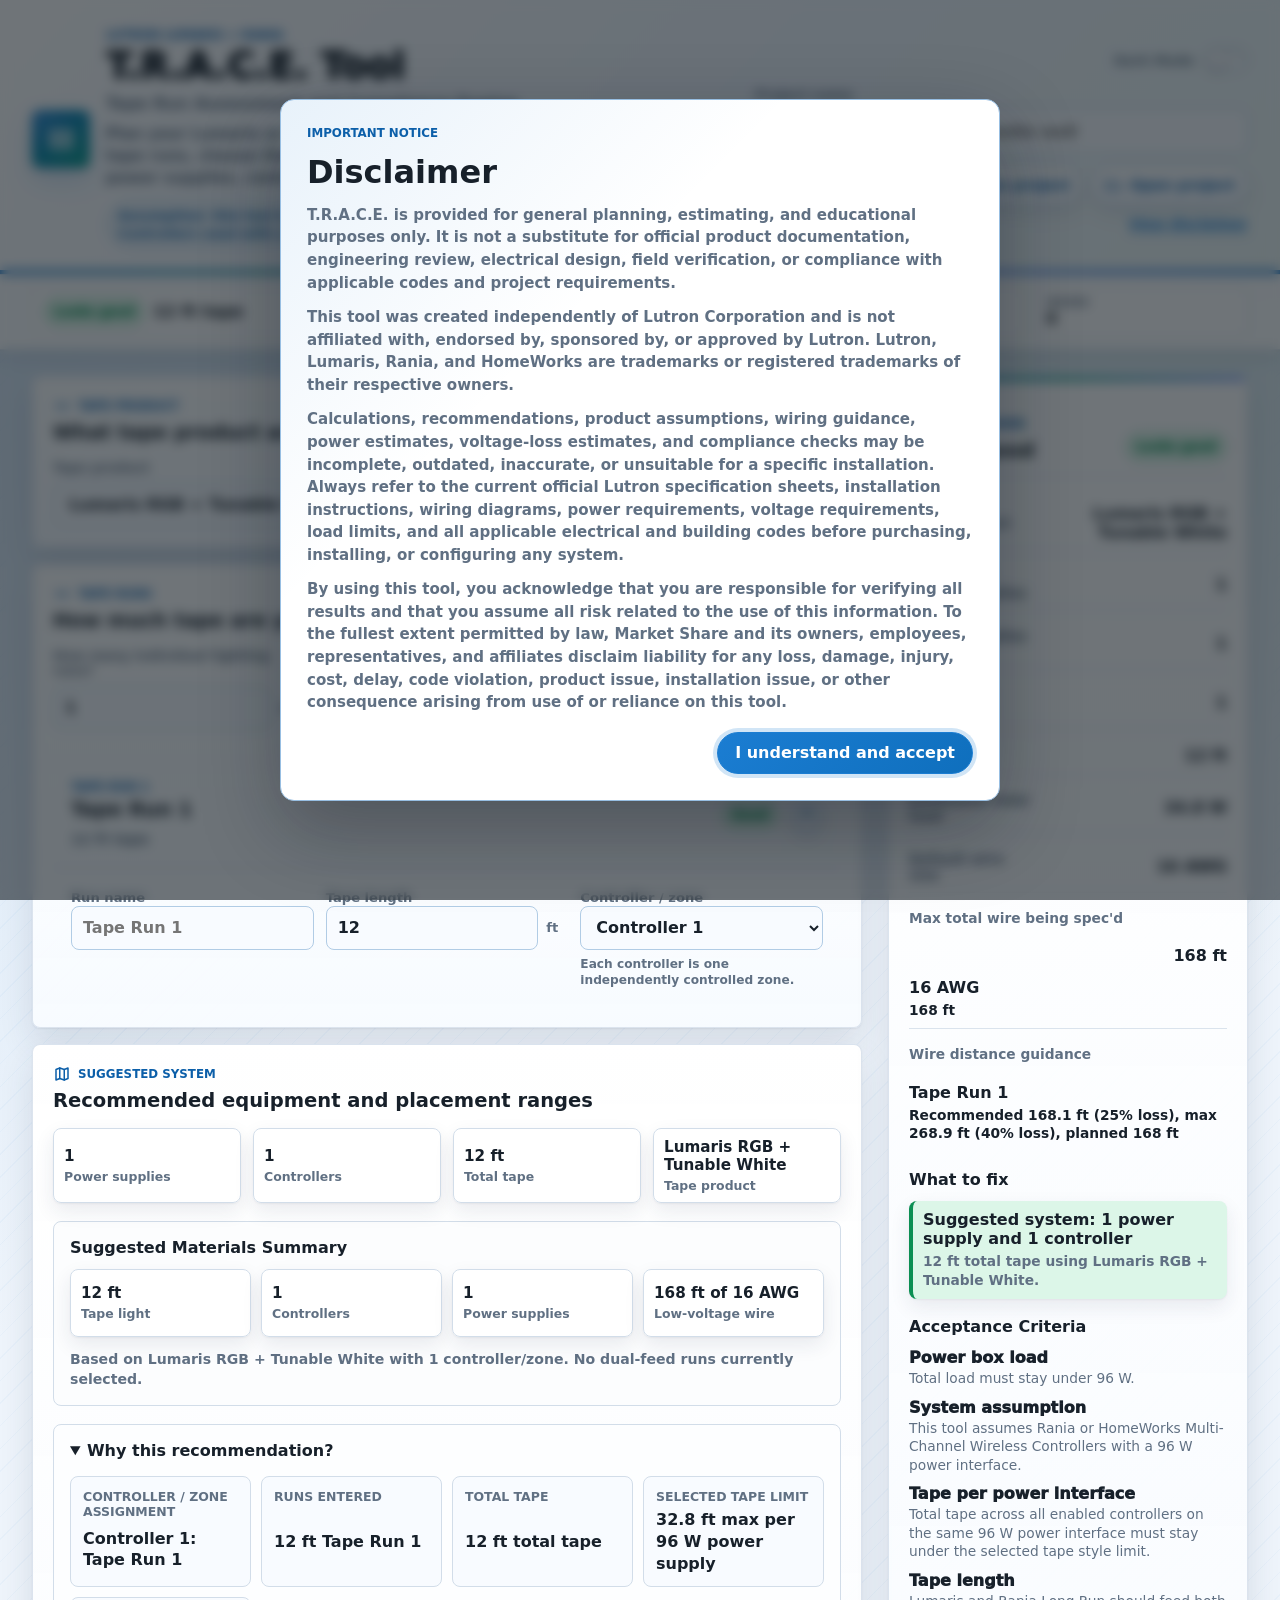
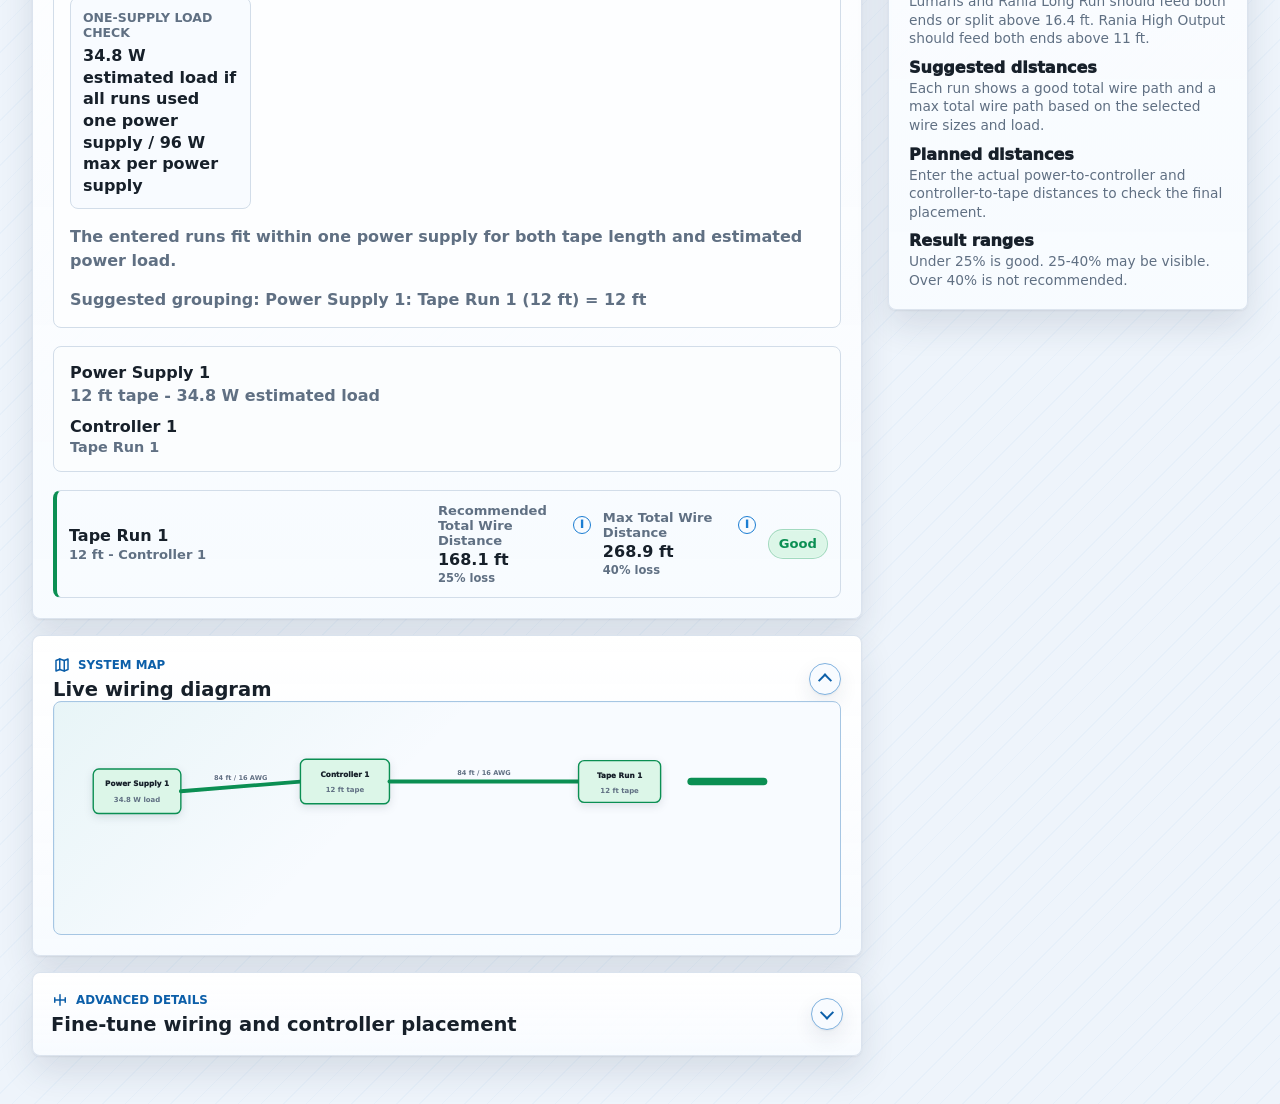
==== Wizard/index.html @ f261693e "Add files via upload" ====
<!doctype html>
<html lang="en">
  <head>
    <meta charset="utf-8">
    <meta name="viewport" content="width=device-width, initial-scale=1">
    <title>T.R.A.C.E. Tool | Lutron Lumaris + Rania</title>
    <script>
      try {
        const storedTheme = localStorage.getItem("trace-theme");
        const prefersDark = window.matchMedia("(prefers-color-scheme: dark)").matches;
        if (storedTheme === "dark" || (!storedTheme && prefersDark)) {
          document.documentElement.dataset.theme = "dark";
        }
      } catch (error) {}
    </script>
    <link rel="stylesheet" href="https://fonts.googleapis.com/css2?family=Material+Symbols+Outlined:opsz,wght,FILL,GRAD@24,400,0,0&icon_names=lightstrip&display=swap">
    <link rel="stylesheet" href="styles.css">
  </head>
  <body>
    <svg class="icon-sprite" aria-hidden="true" focusable="false">
      <symbol id="icon-save" viewBox="0 0 24 24">
        <path d="M5 4h12l2 2v14H5z"></path>
        <path d="M8 4v6h8V4"></path>
        <path d="M8 20v-6h8v6"></path>
      </symbol>
      <symbol id="icon-folder" viewBox="0 0 24 24">
        <path d="M3 7h7l2 2h9v10H3z"></path>
        <path d="M3 7v12"></path>
      </symbol>
      <symbol id="icon-moon" viewBox="0 0 24 24">
        <path d="M18 15.5A7.5 7.5 0 0 1 8.5 6a7.7 7.7 0 1 0 9.5 9.5z"></path>
      </symbol>
      <symbol id="icon-criteria" viewBox="0 0 24 24">
        <path d="M5 6h14"></path>
        <path d="M5 12h14"></path>
        <path d="M5 18h10"></path>
        <path d="M16.5 16.5l1.4 1.4 3-3"></path>
      </symbol>
      <symbol id="icon-insights" viewBox="0 0 24 24">
        <path d="M4 19V5"></path>
        <path d="M4 19h16"></path>
        <path d="M8 16v-5"></path>
        <path d="M12 16V8"></path>
        <path d="M16 16v-3"></path>
      </symbol>
      <symbol id="icon-simple" viewBox="0 0 24 24">
        <path d="M5 12h14"></path>
        <path d="M15 8l4 4-4 4"></path>
        <path d="M5 9v6"></path>
      </symbol>
      <symbol id="icon-advanced" viewBox="0 0 24 24">
        <path d="M12 5v14"></path>
        <path d="M12 12H5"></path>
        <path d="M12 12h7"></path>
        <path d="M5 9v6"></path>
        <path d="M19 9v6"></path>
      </symbol>
      <symbol id="icon-blank" viewBox="0 0 24 24">
        <path d="M12 5v14"></path>
        <path d="M5 12h14"></path>
      </symbol>
      <symbol id="icon-map" viewBox="0 0 24 24">
        <path d="M4 6l5-2 6 2 5-2v14l-5 2-6-2-5 2z"></path>
        <path d="M9 4v14"></path>
        <path d="M15 6v14"></path>
      </symbol>
      <symbol id="icon-lightstrip" viewBox="0 0 24 24">
        <rect x="4" y="5" width="16" height="14" rx="2"></rect>
        <path d="M7 9h3"></path>
        <path d="M14 9h3"></path>
        <path d="M7 12h10"></path>
        <path d="M7 15h3"></path>
        <path d="M14 15h3"></path>
      </symbol>
      <symbol id="icon-bolt" viewBox="0 0 24 24">
        <path d="M13 2L4 14h7l-1 8 9-12h-7z"></path>
      </symbol>
      <symbol id="icon-chevron-left" viewBox="0 0 24 24">
        <path d="M15 6l-6 6 6 6"></path>
      </symbol>
      <symbol id="icon-chevron-right" viewBox="0 0 24 24">
        <path d="M9 6l6 6-6 6"></path>
      </symbol>
    </svg>
    <header class="topbar">
      <div class="brand-lockup">
        <span class="trace-mark" aria-hidden="true">
          <svg class="app-icon"><use href="#icon-lightstrip"></use></svg>
        </span>
        <div>
          <p class="eyebrow">Lutron Lumaris + Rania</p>
          <h1>T.R.A.C.E. Tool</h1>
          <p class="tool-subtitle">Tape Run Assessment and Compliance Engine</p>
          <p class="tool-description">
            Plan your Lumaris or Rania tape light job before you install it. Enter the tape runs, choose the product,
            and T.R.A.C.E. checks the recommended power supplies, controllers, maximum wire distances, and setup limits.
          </p>
          <p class="tool-assumption">
            Assumption: this tool is based on Rania or HomeWorks Multi-Channel Wireless Controllers used with a 96 W power interface.
          </p>
        </div>
      </div>
      <div class="project-actions">
        <label class="theme-toggle" for="darkModeToggle">
          <span>Dark Mode</span>
          <input id="darkModeToggle" type="checkbox" aria-label="Turn on dark mode">
          <span class="theme-switch" aria-hidden="true"><span></span></span>
        </label>
        <label class="project-name">
          <span>Project name</span>
          <input id="projectName" type="text" placeholder="Kitchen, shelves, cove, media wall">
        </label>
        <div class="project-file-actions" aria-label="Save or open project">
          <button id="saveProject" type="button" class="secondary">
            <svg class="button-icon" aria-hidden="true"><use href="#icon-save"></use></svg>
            <span>Save project</span>
          </button>
          <button id="openProject" type="button" class="secondary">
            <svg class="button-icon" aria-hidden="true"><use href="#icon-folder"></use></svg>
            <span>Open project</span>
          </button>
          <input id="projectFile" type="file" accept="application/json,.json" hidden>
        </div>
        <button id="viewDisclaimer" type="button" class="disclaimer-link">View disclaimer</button>
      </div>
    </header>

    <section id="statusStrip" class="status-strip" aria-label="Live answer"></section>

    <main class="app-shell">
      <section class="planner" aria-label="T.R.A.C.E. planner">
        <details class="criteria-details">
          <summary>
            <svg class="summary-icon" aria-hidden="true"><use href="#icon-criteria"></use></svg>
            <span>Acceptance Criteria</span>
          </summary>
          <dl>
            <div>
              <dt>Power box load</dt>
              <dd>Total load must stay under 96 W.</dd>
            </div>
            <div>
              <dt>System assumption</dt>
              <dd>This tool assumes Rania or HomeWorks Multi-Channel Wireless Controllers with a 96 W power interface.</dd>
            </div>
            <div>
              <dt>Tape per power interface</dt>
              <dd>Total tape across all enabled controllers on the same 96 W power interface must stay under the selected tape style limit.</dd>
            </div>
            <div>
              <dt>Tape length</dt>
              <dd>Lumaris and Rania Long Run should feed both ends or split above 16.4 ft. Rania High Output should feed both ends above 11 ft.</dd>
            </div>
            <div>
              <dt>Suggested distances</dt>
              <dd>Each run shows a good total wire path and a max total wire path based on the selected wire sizes and load.</dd>
            </div>
            <div>
              <dt>Planned distances</dt>
              <dd>Enter the actual power-to-controller and controller-to-tape distances to check the final placement.</dd>
            </div>
            <div>
              <dt>Result ranges</dt>
              <dd>Under 25% is good. 25-40% may be visible. Over 40% is not recommended.</dd>
            </div>
          </dl>
        </details>

        <details class="mobile-results-panel" aria-label="Live answer">
          <summary class="card-summary">
            <span class="summary-title">
              <span class="section-kicker with-icon">
                <svg class="kicker-icon" aria-hidden="true"><use href="#icon-insights"></use></svg>
                Live answer
              </span>
              <span id="mobileOverallStatus" class="summary-heading">Ready</span>
            </span>
            <span id="mobileOverallPill" class="pill neutral">No runs</span>
          </summary>

          <div id="mobileSummaryMetrics" class="summary-metrics"></div>

          <section class="issue-section" aria-labelledby="mobileIssueTitle">
            <h3 id="mobileIssueTitle">What to fix</h3>
            <div id="mobileIssueList"></div>
          </section>
        </details>

        <section id="tapeProductCard" class="setup-card" aria-labelledby="tapeProductTitle">
          <div class="card-heading">
            <p class="section-kicker with-icon">
              <svg class="kicker-icon" aria-hidden="true"><use href="#icon-simple"></use></svg>
              Tape product
            </p>
            <h2 id="tapeProductTitle">What tape product are you installing?</h2>
          </div>

          <label class="wide-field">
            <span>Tape product</span>
            <select id="tapeTypeSelect"></select>
          </label>
        </section>

        <section id="tapeRunsCard" class="setup-card" aria-labelledby="tapeRunsTitle">
          <div class="card-heading split-heading">
            <div>
              <p class="section-kicker with-icon">
                <svg class="kicker-icon" aria-hidden="true"><use href="#icon-simple"></use></svg>
                Tape runs
              </p>
              <h2 id="tapeRunsTitle">How much tape are you installing?</h2>
            </div>
          </div>

          <div class="run-setup-grid">
            <label class="run-count-field">
              <span>How many individual lighting runs?</span>
              <div class="input-with-unit">
                <input id="runCountInput" type="number" min="1" max="36" step="1" value="1">
                <span>runs</span>
              </div>
            </label>
            <label class="run-count-field">
              <span>How many controllers / zones do you want?</span>
              <div class="input-with-unit">
                <input id="zoneCountInput" type="number" min="1" max="12" step="1" value="1">
                <span>controllers</span>
              </div>
            </label>
          </div>

          <div id="tapeRuns" class="installer-run-list"></div>
        </section>

        <section id="suggestedSystemCard" class="setup-card suggested-system-card" aria-labelledby="suggestedSystemTitle">
          <div class="card-heading">
            <p class="section-kicker with-icon">
              <svg class="kicker-icon" aria-hidden="true"><use href="#icon-map"></use></svg>
              Suggested system
            </p>
            <h2 id="suggestedSystemTitle">Recommended equipment and placement ranges</h2>
          </div>
          <div id="suggestedSystem"></div>
        </section>

        <details class="system-map-card collapsible-card" open>
          <summary class="card-summary">
            <span class="summary-title">
              <span class="section-kicker with-icon">
                <svg class="kicker-icon" aria-hidden="true"><use href="#icon-map"></use></svg>
                System map
              </span>
              <span id="systemMapTitle" class="summary-heading">Live wiring diagram</span>
            </span>
            <span class="summary-action" aria-hidden="true"></span>
          </summary>

          <div class="system-map-shell">
            <div id="systemMap" class="system-map" aria-live="polite"></div>
            <div class="system-map-controls" aria-label="Move wiring diagram">
              <button id="panMapLeft" type="button" class="map-pan-button" aria-label="Move diagram left">
                <svg class="button-icon" aria-hidden="true"><use href="#icon-chevron-left"></use></svg>
              </button>
              <button id="panMapRight" type="button" class="map-pan-button" aria-label="Move diagram right">
                <svg class="button-icon" aria-hidden="true"><use href="#icon-chevron-right"></use></svg>
              </button>
            </div>
          </div>
        </details>

        <details id="advancedDetails" class="setup-card collapsible-card advanced-details">
          <summary class="card-summary">
            <span class="summary-title">
              <span class="section-kicker with-icon">
                <svg class="kicker-icon" aria-hidden="true"><use href="#icon-advanced"></use></svg>
                Advanced details
              </span>
              <span class="summary-heading">Fine-tune wiring and controller placement</span>
            </span>
            <span class="summary-action" aria-hidden="true"></span>
          </summary>

        <section id="powerFeedCard" class="inner-advanced-panel" aria-labelledby="powerModeTitle">
          <div class="card-heading">
            <p class="section-kicker with-icon">
              <svg class="kicker-icon" aria-hidden="true"><use href="#icon-bolt"></use></svg>
              Power feed
            </p>
            <h2 id="powerModeTitle">Where will the power supply and controllers go?</h2>
          </div>

          <div class="segmented" role="radiogroup" aria-label="Power feed type">
            <label>
              <input type="radio" name="powerMode" value="separate">
              <span>Separate wire to each controller</span>
            </label>
            <label>
              <input type="radio" name="powerMode" value="shared">
              <span>Shared wire, then split</span>
            </label>
          </div>

          <div id="sharedPowerFields"></div>
        </section>

        <section id="controllers" class="controllers" aria-label="Controller placement"></section>
        </details>
      </section>

      <aside class="results-panel" aria-label="Results">
        <div class="results-top">
          <div>
            <p class="section-kicker with-icon">
              <svg class="kicker-icon" aria-hidden="true"><use href="#icon-insights"></use></svg>
              Live answer
            </p>
            <h2 id="overallStatus">Ready</h2>
          </div>
          <span id="overallPill" class="pill neutral">No runs</span>
        </div>

        <div id="summaryMetrics" class="summary-metrics"></div>

        <section class="issue-section" aria-labelledby="issueTitle">
          <h3 id="issueTitle">What to fix</h3>
          <div id="issueList"></div>
        </section>

        <section class="reference-section" aria-label="Acceptance criteria">
          <h3>Acceptance Criteria</h3>
          <dl>
            <div>
              <dt>Power box load</dt>
              <dd>Total load must stay under 96 W.</dd>
            </div>
            <div>
              <dt>System assumption</dt>
              <dd>This tool assumes Rania or HomeWorks Multi-Channel Wireless Controllers with a 96 W power interface.</dd>
            </div>
            <div>
              <dt>Tape per power interface</dt>
              <dd>Total tape across all enabled controllers on the same 96 W power interface must stay under the selected tape style limit.</dd>
            </div>
            <div>
              <dt>Tape length</dt>
              <dd>Lumaris and Rania Long Run should feed both ends or split above 16.4 ft. Rania High Output should feed both ends above 11 ft.</dd>
            </div>
            <div>
              <dt>Suggested distances</dt>
              <dd>Each run shows a good total wire path and a max total wire path based on the selected wire sizes and load.</dd>
            </div>
            <div>
              <dt>Planned distances</dt>
              <dd>Enter the actual power-to-controller and controller-to-tape distances to check the final placement.</dd>
            </div>
            <div>
              <dt>Result ranges</dt>
              <dd>Under 25% is good. 25-40% may be visible. Over 40% is not recommended.</dd>
            </div>
          </dl>
        </section>
      </aside>
    </main>

    <div id="disclaimerModal" class="disclaimer-modal" role="dialog" aria-modal="true" aria-labelledby="disclaimerTitle" aria-describedby="disclaimerText" hidden>
      <section class="disclaimer-dialog">
        <p class="section-kicker">Important notice</p>
        <h2 id="disclaimerTitle">Disclaimer</h2>
        <div id="disclaimerText" class="disclaimer-copy">
          <p>
            T.R.A.C.E. is provided for general planning, estimating, and educational purposes only. It is not a substitute
            for official product documentation, engineering review, electrical design, field verification, or compliance
            with applicable codes and project requirements.
          </p>
          <p>
            This tool was created independently of Lutron Corporation and is not affiliated with, endorsed by, sponsored
            by, or approved by Lutron. Lutron, Lumaris, Rania, and HomeWorks are trademarks or registered trademarks of
            their respective owners.
          </p>
          <p>
            Calculations, recommendations, product assumptions, wiring guidance, power estimates, voltage-loss estimates,
            and compliance checks may be incomplete, outdated, inaccurate, or unsuitable for a specific installation.
            Always refer to the current official Lutron specification sheets, installation instructions, wiring diagrams,
            power requirements, voltage requirements, load limits, and all applicable electrical and building codes before
            purchasing, installing, or configuring any system.
          </p>
          <p>
            By using this tool, you acknowledge that you are responsible for verifying all results and that you assume all
            risk related to the use of this information. To the fullest extent permitted by law, Market Share and its
            owners, employees, representatives, and affiliates disclaim liability for any loss, damage, injury, cost,
            delay, code violation, product issue, installation issue, or other consequence arising from use of or reliance
            on this tool.
          </p>
        </div>
        <div class="disclaimer-actions">
          <button id="acceptDisclaimer" type="button">I understand and accept</button>
        </div>
      </section>
    </div>

    <script src="app.js"></script>
  </body>
</html>
---- Wizard/styles.css ----
:root {
  color-scheme: light;
  --bg: #f4f8fc;
  --surface: #ffffff;
  --panel: #eaf3fc;
  --panel-strong: #d8eafa;
  --ink: #1d2733;
  --muted: #617081;
  --line: #ccdae8;
  --wire: #526f8b;
  --accent: #1b7dd2;
  --accent-strong: #145fa3;
  --accent-hover: #145fa3;
  --field: #ffffff;
  --field-tint: rgba(255, 255, 255, 0.96);
  --chip-bg: rgba(255, 255, 255, 0.94);
  --grid-bg: #f9fbf8;
  --label-halo: #ffffff;
  --status-bg: rgba(255, 255, 255, 0.96);
  --soft-surface: #fbfcfa;
  --ok: #18864b;
  --ok-bg: #e6f6ed;
  --warn: #9a6615;
  --warn-bg: #fff1d8;
  --fail: #a93d3d;
  --fail-bg: #fde6e2;
  --neutral-bg: #edf3f8;
  --shadow: 0 14px 34px rgba(32, 36, 33, 0.08);
  font-family: Inter, ui-sans-serif, system-ui, -apple-system, BlinkMacSystemFont, "Segoe UI", sans-serif;
}

:root[data-theme="dark"] {
  color-scheme: dark;
  --bg: #101418;
  --surface: #171d23;
  --panel: #1e2931;
  --panel-strong: #263744;
  --ink: #f2f6fa;
  --muted: #adbac7;
  --line: #344653;
  --wire: #9aadbc;
  --accent: #1b7dd2;
  --accent-strong: #78c2ff;
  --accent-hover: #126ab7;
  --field: #10171e;
  --field-tint: rgba(16, 23, 30, 0.94);
  --chip-bg: rgba(16, 23, 30, 0.92);
  --grid-bg: #111920;
  --label-halo: #111920;
  --status-bg: rgba(23, 29, 35, 0.95);
  --soft-surface: #141b21;
  --ok: #57d38a;
  --ok-bg: #123723;
  --warn: #f0b75d;
  --warn-bg: #3b2a13;
  --fail: #ff887c;
  --fail-bg: #421f1d;
  --neutral-bg: #202a33;
  --shadow: 0 16px 38px rgba(0, 0, 0, 0.32);
}

* {
  box-sizing: border-box;
}

body {
  margin: 0;
  min-width: 320px;
  overflow-x: hidden;
  background: var(--bg);
  color: var(--ink);
}

button,
input,
select {
  min-width: 0;
  max-width: 100%;
  font: inherit;
}

button {
  min-height: 42px;
  border: 1px solid var(--accent);
  border-radius: 7px;
  padding: 9px 14px;
  color: #fff;
  background: var(--accent);
  font-weight: 850;
  cursor: pointer;
}

button:hover {
  background: var(--accent-hover);
}

button.secondary {
  color: var(--accent-strong);
  background: var(--field);
}

button.secondary:hover {
  color: #fff;
  background: var(--accent-hover);
}

input,
select {
  width: 100%;
  min-height: 42px;
  border: 1px solid var(--line);
  border-radius: 7px;
  padding: 9px 11px;
  color: var(--ink);
  background: var(--field);
  text-overflow: ellipsis;
}

input:focus,
select:focus,
button:focus-visible {
  outline: 3px solid rgba(27, 125, 210, 0.24);
  outline-offset: 2px;
}

label {
  min-width: 0;
}

label span,
.field-label {
  color: var(--muted);
  font-size: 0.82rem;
  font-weight: 800;
}

.field-help {
  display: block;
  margin-top: 6px;
  color: var(--muted);
  font-size: 0.76rem;
  font-weight: 700;
  line-height: 1.35;
}

h1,
h2,
h3,
p {
  margin-top: 0;
}

h1 {
  margin-bottom: 0;
  font-size: clamp(1.65rem, 4vw, 2.25rem);
  line-height: 1.08;
  letter-spacing: 0;
}

.tool-subtitle {
  margin: 6px 0 0;
  color: var(--muted);
  font-size: 0.95rem;
  font-weight: 750;
}

.tool-description {
  max-width: 720px;
  margin: 10px 0 0;
  color: var(--muted);
  font-size: 0.92rem;
  font-weight: 700;
  line-height: 1.45;
}

h2 {
  margin-bottom: 0;
  font-size: 1.18rem;
  letter-spacing: 0;
}

h3 {
  margin-bottom: 12px;
  font-size: 1rem;
  letter-spacing: 0;
}

.topbar {
  display: flex;
  align-items: end;
  justify-content: space-between;
  gap: 24px;
  padding: 28px 32px 20px;
  background: var(--surface);
  border-bottom: 1px solid var(--line);
}

.eyebrow,
.section-kicker {
  margin: 0 0 6px;
  color: var(--accent-strong);
  font-size: 0.75rem;
  font-weight: 900;
  letter-spacing: 0;
  text-transform: uppercase;
}

.project-name {
  display: grid;
  gap: 7px;
  width: min(420px, 42vw);
}

.project-actions {
  display: grid;
  gap: 10px;
  min-width: 0;
  max-width: 100%;
  width: min(520px, 46vw);
}

.project-actions .project-name {
  width: 100%;
}

.project-file-actions {
  display: flex;
  flex-wrap: wrap;
  gap: 8px;
  justify-content: flex-end;
  min-width: 0;
  max-width: 100%;
}

.project-file-actions button {
  min-height: 38px;
  padding: 7px 12px;
  font-size: 0.9rem;
}

.disclaimer-link {
  justify-self: end;
  min-height: auto;
  width: fit-content;
  border: 0;
  border-radius: 0;
  padding: 0;
  background: transparent;
  box-shadow: none;
  color: var(--accent);
  font-size: 0.84rem;
  font-weight: 850;
  text-decoration: underline;
  text-underline-offset: 3px;
}

.disclaimer-link:hover,
.disclaimer-link:focus {
  background: transparent;
  color: var(--accent-strong);
}

.theme-toggle {
  display: flex;
  align-items: center;
  justify-content: space-between;
  gap: 12px;
  min-height: 42px;
  border: 1px solid var(--line);
  border-radius: 8px;
  padding: 8px 10px 8px 12px;
  background: var(--field);
  cursor: pointer;
}

.theme-toggle-copy {
  display: grid;
  gap: 1px;
}

.theme-toggle-copy strong {
  color: var(--ink);
  font-size: 0.88rem;
  line-height: 1.1;
}

.theme-toggle-copy small {
  color: var(--muted);
  font-size: 0.72rem;
  font-weight: 800;
  line-height: 1.1;
}

.theme-toggle input {
  position: absolute;
  opacity: 0;
  pointer-events: none;
}

.theme-switch {
  position: relative;
  flex: 0 0 auto;
  width: 46px;
  height: 26px;
  border: 1px solid var(--line);
  border-radius: 999px;
  background: var(--neutral-bg);
  transition:
    background 160ms ease,
    border-color 160ms ease;
}

.theme-switch span {
  position: absolute;
  top: 3px;
  left: 3px;
  width: 18px;
  height: 18px;
  border-radius: 999px;
  background: var(--surface);
  box-shadow: 0 2px 6px rgba(29, 39, 51, 0.24);
  transition: transform 160ms ease;
}

.theme-toggle input:checked ~ .theme-switch {
  border-color: var(--accent);
  background: var(--accent);
}

.theme-toggle input:checked ~ .theme-switch span {
  transform: translateX(20px);
}

.theme-toggle:has(input:focus-visible) {
  outline: 3px solid rgba(27, 125, 210, 0.24);
  outline-offset: 2px;
}

.status-strip {
  position: sticky;
  top: 0;
  z-index: 20;
  display: grid;
  grid-template-columns: minmax(150px, 0.72fr) repeat(3, minmax(110px, 0.34fr));
  gap: 10px;
  align-items: center;
  padding: 10px 32px;
  border-bottom: 1px solid var(--line);
  background: var(--status-bg);
  box-shadow: 0 8px 22px rgba(32, 36, 33, 0.08);
  backdrop-filter: blur(10px);
}

body.modal-open {
  overflow: hidden;
}

.disclaimer-modal[hidden] {
  display: none;
}

.disclaimer-modal {
  align-items: center;
  background: rgba(8, 16, 24, 0.58);
  backdrop-filter: blur(6px);
  display: flex;
  inset: 0;
  justify-content: center;
  padding: 24px;
  position: fixed;
  z-index: 1000;
}

.disclaimer-dialog {
  background:
    linear-gradient(135deg, rgba(27, 125, 210, 0.1), transparent 36%),
    var(--surface);
  border: 1px solid color-mix(in srgb, var(--accent) 32%, var(--line));
  border-radius: 14px;
  box-shadow: 0 28px 80px rgba(7, 17, 28, 0.32);
  color: var(--ink);
  display: grid;
  gap: 14px;
  max-height: min(760px, calc(100vh - 48px));
  max-width: 720px;
  overflow: auto;
  padding: 26px;
  width: calc(100vw - 48px);
}

.disclaimer-dialog h2 {
  margin: -4px 0 0;
  font-size: clamp(1.45rem, 3vw, 2rem);
  line-height: 1.05;
}

.disclaimer-copy {
  display: grid;
  gap: 12px;
  color: var(--muted);
  font-size: 0.94rem;
  font-weight: 650;
  line-height: 1.5;
  min-width: 0;
  overflow-wrap: anywhere;
}

.disclaimer-copy p {
  margin: 0;
}

.disclaimer-actions {
  display: flex;
  justify-content: flex-end;
  padding-top: 4px;
}

.disclaimer-actions button {
  min-width: 220px;
  white-space: normal;
}

.status-main {
  display: flex;
  flex-wrap: wrap;
  gap: 8px;
  align-items: center;
  min-width: 0;
}

.status-main strong {
  font-size: 1.02rem;
}

.status-mini {
  display: grid;
  gap: 1px;
  min-width: 0;
}

.status-mini span {
  color: var(--muted);
  font-size: 0.72rem;
  font-weight: 850;
  text-transform: uppercase;
}

.status-mini strong {
  font-size: 0.95rem;
}

.app-shell {
  display: grid;
  grid-template-columns: minmax(0, 1fr) 360px;
  gap: 24px;
  align-items: start;
  padding: 24px 32px 42px;
}

.planner {
  display: grid;
  gap: 16px;
  min-width: 0;
}

.setup-card,
.system-map-card,
.controller-card,
.run-card,
.advanced-card {
  scroll-margin-top: 96px;
}

.setup-card,
.system-map-card,
.preview-card,
.controller-card,
.results-panel {
  min-width: 0;
  max-width: 100%;
  background: var(--surface);
  border: 1px solid var(--line);
  border-radius: 8px;
  box-shadow: var(--shadow);
}

.setup-card {
  display: grid;
  gap: 16px;
  padding: 18px;
}

.system-map-card {
  display: grid;
  gap: 14px;
  overflow: hidden;
  padding: 18px;
}

.collapsible-card > summary {
  list-style: none;
}

.collapsible-card > summary::-webkit-details-marker {
  display: none;
}

.card-summary {
  display: flex;
  align-items: center;
  justify-content: space-between;
  gap: 16px;
  cursor: pointer;
}

.summary-title {
  display: grid;
  gap: 4px;
  min-width: 0;
}

.summary-title .section-kicker {
  margin: 0;
}

.summary-heading {
  color: var(--ink);
  font-size: 1.18rem;
  font-weight: 850;
  line-height: 1.2;
}

.summary-action {
  display: inline-flex;
  align-items: center;
  justify-content: center;
  flex: 0 0 auto;
  width: 32px;
  height: 32px;
  border: 1px solid var(--accent);
  border-radius: 7px;
  color: var(--accent-strong);
  background: var(--field);
}

.summary-action::before {
  content: "";
  width: 8px;
  height: 8px;
  border-right: 2px solid currentColor;
  border-bottom: 2px solid currentColor;
  transform: rotate(225deg) translate(-1px, -1px);
}

.collapsible-card:not([open]) .summary-action::before {
  transform: rotate(45deg) translate(-1px, -1px);
}

.system-map-shell {
  position: relative;
  width: 100%;
  inline-size: 100%;
  max-width: 100%;
  max-inline-size: 100%;
  min-width: 0;
  contain: inline-size;
}

.system-map {
  display: block;
  width: 100%;
  inline-size: 100%;
  min-width: 0;
  max-width: 100%;
  max-inline-size: 100%;
  min-height: 220px;
  overflow-x: auto;
  -webkit-overflow-scrolling: touch;
  overscroll-behavior-x: contain;
  scrollbar-gutter: stable;
  touch-action: auto;
  contain: inline-size;
  user-select: none;
  border: 1px solid var(--line);
  border-radius: 8px;
  padding: 10px;
  background:
    linear-gradient(90deg, rgba(27, 125, 210, 0.04) 1px, transparent 1px),
    linear-gradient(180deg, rgba(27, 125, 210, 0.04) 1px, transparent 1px),
    var(--grid-bg);
  background-size: 28px 28px;
}

.system-map-controls {
  position: absolute;
  right: 12px;
  bottom: 12px;
  z-index: 2;
  display: none;
  gap: 8px;
  pointer-events: none;
}

.map-pan-button {
  display: inline-flex;
  align-items: center;
  justify-content: center;
  width: 40px;
  height: 40px;
  min-height: 40px;
  border: 1px solid var(--accent);
  border-radius: 999px;
  padding: 0;
  color: #fff;
  background: var(--accent);
  box-shadow: 0 8px 18px rgba(29, 39, 51, 0.18);
  font-size: 1.9rem;
  font-weight: 800;
  line-height: 1;
  pointer-events: auto;
}

.map-pan-button:disabled {
  opacity: 0.38;
  cursor: default;
}

.system-map-empty {
  display: grid;
  min-height: 218px;
  place-items: center;
  align-content: center;
  gap: 5px;
  padding: 20px;
  color: var(--muted);
  text-align: center;
}

.system-map-empty strong {
  color: var(--ink);
}

.system-map-track {
  width: 100%;
  max-width: 100%;
  min-width: 0;
}

.system-map-svg {
  display: block;
  width: 100%;
  max-width: 100%;
  min-width: 0;
  height: auto;
}

.system-map-node,
.system-map-wire-link,
.system-map-tape-link {
  cursor: default;
}

.system-map-node rect {
  fill: var(--surface);
  stroke: var(--accent);
  stroke-width: 2;
}

.system-map-node.ok rect {
  fill: var(--ok-bg);
  stroke: var(--ok);
}

.system-map-node.warn rect {
  fill: var(--warn-bg);
  stroke: var(--warn);
}

.system-map-node.fail rect {
  fill: var(--fail-bg);
  stroke: var(--fail);
}

.system-map-node:focus-visible rect,
.system-map-node:hover rect {
  stroke-width: 4;
}

.system-map-title {
  fill: var(--ink);
  font-size: 11px;
  font-weight: 950;
}

.system-map-sub {
  fill: var(--muted);
  font-size: 10px;
  font-weight: 850;
}

.system-map-wire-hit,
.system-map-tape-hit {
  stroke: transparent;
  stroke-linecap: round;
}

.system-map-wire-hit {
  stroke-width: 26;
}

.system-map-tape-hit {
  stroke-width: 28;
}

.system-map-wire {
  stroke: var(--wire);
  stroke-width: 5;
  stroke-linecap: round;
}

.system-map-wire.ok,
.system-map-tape.ok {
  stroke: var(--ok);
}

.system-map-wire.warn,
.system-map-tape.warn {
  stroke: var(--warn);
}

.system-map-wire.fail,
.system-map-tape.fail {
  stroke: var(--fail);
}

.system-map-wire-link:hover .system-map-wire,
.system-map-wire-link:focus-visible .system-map-wire,
.system-map-tape-link:hover .system-map-tape,
.system-map-tape-link:focus-visible .system-map-tape {
  stroke-width: 8;
}

.system-map-wire-label,
.system-map-note {
  fill: var(--muted);
  font-size: 9.5px;
  font-weight: 900;
  paint-order: stroke;
  stroke: var(--label-halo);
  stroke-width: 4px;
  stroke-linejoin: round;
}

.system-map-tape {
  stroke: var(--accent);
  stroke-width: 10;
  stroke-linecap: round;
}

.system-map-tape-end {
  fill: var(--surface);
  stroke: var(--accent);
  stroke-width: 3;
}

.system-map-tape-end.ok {
  stroke: var(--ok);
}

.system-map-tape-end.warn {
  stroke: var(--warn);
}

.system-map-tape-end.fail {
  stroke: var(--fail);
}

.system-map-stack {
  display: none;
}

.map-stack-item,
.map-stack-wire {
  width: 100%;
  min-height: 0;
  text-align: left;
}

.map-stack-item {
  display: grid;
  gap: 4px;
  border: 2px solid var(--accent);
  padding: 10px 12px;
  color: var(--ink);
  background: var(--surface);
}

.map-stack-item span {
  color: var(--muted);
  font-size: 0.74rem;
  font-weight: 950;
  text-transform: uppercase;
}

.map-stack-item strong {
  color: var(--ink);
  font-size: 0.98rem;
}

.map-stack-item.ok {
  border-color: var(--ok);
  background: var(--ok-bg);
}

.map-stack-item.warn {
  border-color: var(--warn);
  background: var(--warn-bg);
}

.map-stack-item.fail {
  border-color: var(--fail);
  background: var(--fail-bg);
}

.map-stack-wire {
  display: flex;
  justify-content: center;
  border: 0;
  border-radius: 0;
  padding: 8px 0 9px;
  color: var(--muted);
  background: transparent;
}

.map-stack-wire:hover {
  color: var(--accent-strong);
  background: transparent;
}

.map-stack-wire span {
  position: relative;
  display: inline-flex;
  align-items: center;
  gap: 8px;
  color: inherit;
  font-size: 0.8rem;
  font-weight: 900;
}

.map-stack-wire span::before,
.map-stack-wire span::after {
  content: "";
  display: block;
  width: 28px;
  height: 4px;
  border-radius: 999px;
  background: var(--wire);
}

.map-stack-wire.ok span::before,
.map-stack-wire.ok span::after {
  background: var(--ok);
}

.map-stack-wire.warn span::before,
.map-stack-wire.warn span::after {
  background: var(--warn);
}

.map-stack-wire.fail span::before,
.map-stack-wire.fail span::after {
  background: var(--fail);
}

.jump-highlight {
  animation: jumpPulse 1.45s ease;
}

@keyframes jumpPulse {
  0% {
    box-shadow: 0 0 0 0 rgba(27, 125, 210, 0.42);
  }

  45% {
    box-shadow: 0 0 0 7px rgba(27, 125, 210, 0.18);
  }

  100% {
    box-shadow: 0 0 0 0 rgba(27, 125, 210, 0);
  }
}

.preview-card {
  display: grid;
  gap: 14px;
  padding: 18px;
}

.system-preview {
  min-height: 190px;
  overflow-x: auto;
  border: 1px solid var(--line);
  border-radius: 8px;
  background:
    linear-gradient(90deg, rgba(27, 125, 210, 0.04) 1px, transparent 1px),
    linear-gradient(180deg, rgba(27, 125, 210, 0.04) 1px, transparent 1px),
    var(--grid-bg);
  background-size: 28px 28px;
}

.preview-empty {
  display: grid;
  min-height: 188px;
  place-items: center;
  padding: 20px;
  color: var(--muted);
  font-weight: 800;
  text-align: center;
}

.preview-svg {
  display: block;
  width: 100%;
  min-width: 760px;
  height: auto;
}

.preview-wire {
  stroke: var(--wire);
  stroke-width: 5;
  stroke-linecap: round;
}

.preview-wire.ok,
.preview-tape.ok {
  stroke: var(--ok);
}

.preview-wire.warn,
.preview-tape.warn {
  stroke: var(--warn);
}

.preview-wire.fail,
.preview-tape.fail {
  stroke: var(--fail);
}

.preview-tape {
  stroke: var(--accent);
  stroke-width: 10;
  stroke-linecap: round;
}

.preview-box rect {
  fill: var(--surface);
  stroke: var(--accent);
  stroke-width: 2;
}

.preview-box.ok rect {
  fill: var(--ok-bg);
  stroke: var(--ok);
}

.preview-box.warn rect {
  fill: var(--warn-bg);
  stroke: var(--warn);
}

.preview-box.fail rect {
  fill: var(--fail-bg);
  stroke: var(--fail);
}

.preview-title {
  fill: var(--muted);
  font-size: 12px;
  font-weight: 900;
  text-transform: uppercase;
}

.preview-sub {
  fill: var(--ink);
  font-size: 14px;
  font-weight: 850;
}

.preview-note {
  fill: var(--muted);
  font-size: 12px;
  font-weight: 850;
}

.preview-end {
  fill: var(--surface);
  stroke: var(--accent);
  stroke-width: 3;
}

.preview-end.ok {
  stroke: var(--ok);
}

.preview-end.warn {
  stroke: var(--warn);
}

.preview-end.fail {
  stroke: var(--fail);
}

.preview-stack {
  display: none;
  width: 100%;
  min-width: 0;
}

.preview-stack-node,
.preview-stack-run {
  width: 100%;
  min-width: 0;
  max-width: 100%;
  border: 2px solid var(--accent);
  border-radius: 8px;
  padding: 10px;
  background: var(--surface);
  overflow-wrap: anywhere;
}

.preview-stack-node span,
.preview-stack-run span {
  display: block;
  color: var(--muted);
  font-size: 0.72rem;
  font-weight: 950;
  text-transform: uppercase;
}

.preview-stack-node strong,
.preview-stack-run strong {
  display: block;
  margin-top: 3px;
}

.preview-stack-node.ok,
.preview-stack-run.ok {
  border-color: var(--ok);
  background: var(--ok-bg);
}

.preview-stack-node.warn,
.preview-stack-run.warn {
  border-color: var(--warn);
  background: var(--warn-bg);
}

.preview-stack-node.fail,
.preview-stack-run.fail {
  border-color: var(--fail);
  background: var(--fail-bg);
}

.preview-stack-controller {
  display: grid;
  gap: 8px;
  width: 100%;
  min-width: 0;
  max-width: 100%;
  padding-left: 18px;
  border-left: 5px solid var(--wire);
  overflow: hidden;
}

.preview-stack-runs {
  display: grid;
  gap: 8px;
  width: 100%;
  min-width: 0;
  max-width: 100%;
  padding-left: 16px;
  overflow: hidden;
}

.preview-stack-run {
  position: relative;
}

.preview-stack-run::before {
  content: "";
  position: absolute;
  left: -18px;
  top: 50%;
  width: 16px;
  height: 4px;
  border-radius: 999px;
  background: var(--wire);
}

.preview-stack-run em {
  display: inline-block;
  margin-top: 4px;
  color: var(--muted);
  font-size: 0.76rem;
  font-style: normal;
  font-weight: 850;
}

.card-heading {
  margin-bottom: 0;
}

.segmented {
  display: grid;
  grid-template-columns: repeat(2, minmax(180px, 1fr));
  gap: 10px;
}

.segmented label {
  display: flex;
  align-items: center;
  gap: 10px;
  min-height: 46px;
  border: 1px solid var(--line);
  border-radius: 8px;
  padding: 10px 12px;
  background: var(--field);
  cursor: pointer;
}

.segmented input {
  width: 18px;
  min-height: 18px;
  accent-color: var(--accent);
}

.segmented label:has(input:checked) {
  border-color: var(--accent);
  background: var(--panel);
}

.toolbar {
  display: flex;
  flex-wrap: wrap;
  gap: 10px;
  align-items: stretch;
  justify-content: flex-end;
}

.example-button {
  display: grid;
  gap: 3px;
  align-content: center;
  min-width: min(276px, 100%);
  text-align: left;
}

.example-button strong {
  color: inherit;
  font-size: 0.96rem;
  line-height: 1.2;
}

.example-button span {
  color: var(--muted);
  font-size: 0.78rem;
  font-weight: 750;
  line-height: 1.25;
}

.toolbar button.is-active {
  color: #fff;
  border-color: var(--accent);
  background: var(--accent);
  box-shadow: inset 0 0 0 2px rgba(255, 255, 255, 0.22);
}

.toolbar button.is-active span {
  color: rgba(255, 255, 255, 0.9);
}

.toolbar button:not(.is-active):hover {
  color: var(--accent-strong);
  background: var(--panel);
}

.wire-map {
  position: relative;
  display: grid;
  grid-template-columns: minmax(128px, 0.58fr) minmax(210px, 1fr) minmax(152px, 0.65fr) minmax(128px, 0.58fr);
  gap: 12px;
  align-items: center;
  min-width: 0;
  min-height: 146px;
  overflow: hidden;
  border: 1px solid var(--line);
  border-radius: 8px;
  padding: 18px;
  background:
    linear-gradient(90deg, rgba(27, 125, 210, 0.04) 1px, transparent 1px),
    linear-gradient(180deg, rgba(27, 125, 210, 0.04) 1px, transparent 1px),
    var(--grid-bg);
  background-size: 28px 28px;
}

.wire-map.short {
  grid-template-columns: minmax(128px, 0.58fr) minmax(210px, 1fr) minmax(152px, 0.65fr);
}

.wire-map.run {
  grid-template-columns: minmax(118px, 0.58fr) minmax(210px, 1fr) minmax(144px, 0.64fr) minmax(180px, 0.9fr);
}

.wire-map::before {
  content: "";
  position: absolute;
  left: 38px;
  right: 38px;
  top: 50%;
  height: 5px;
  border-radius: 999px;
  background: var(--wire);
  transform: translateY(-50%);
}

.map-node,
.map-field,
.result-chip {
  position: relative;
  z-index: 1;
  min-width: 0;
  max-width: 100%;
}

.map-node {
  display: grid;
  gap: 4px;
  min-height: 70px;
  width: 100%;
  align-content: center;
  justify-items: center;
  border: 2px solid var(--accent);
  border-radius: 8px;
  padding: 10px;
  text-align: center;
  background: var(--surface);
}

.map-node span {
  color: var(--muted);
  font-size: 0.77rem;
  font-weight: 900;
  text-transform: uppercase;
}

.map-node strong {
  font-size: 0.92rem;
  line-height: 1.2;
}

.map-field {
  display: grid;
  gap: 7px;
  width: 100%;
  padding: 10px;
  border: 1px solid var(--line);
  border-radius: 8px;
  background: var(--field-tint);
}

.map-field span {
  overflow-wrap: anywhere;
}

.input-with-unit {
  display: grid;
  grid-template-columns: minmax(0, 1fr) auto;
  gap: 8px;
  align-items: center;
}

.input-with-unit > span {
  min-width: 22px;
  color: var(--muted);
  font-weight: 900;
}

.controllers {
  display: grid;
  gap: 16px;
}

.controller-card {
  overflow: hidden;
}

.controller-top {
  display: grid;
  grid-template-columns: auto minmax(260px, 1fr) minmax(190px, auto) auto;
  gap: 14px;
  align-items: center;
  padding: 16px 18px;
  background: var(--panel);
  border-bottom: 1px solid var(--line);
}

.controller-summary {
  cursor: pointer;
}

.controller-card:not([open]) .controller-top {
  border-bottom: 0;
}

.switch {
  display: inline-flex;
  align-items: center;
  gap: 9px;
  color: var(--ink);
  font-weight: 900;
  cursor: pointer;
}

.switch input {
  width: 18px;
  min-height: 18px;
  accent-color: var(--accent);
}

.switch.compact {
  justify-self: end;
  padding: 8px 10px;
  border: 1px solid var(--line);
  border-radius: 8px;
  background: var(--field);
}

.controller-title {
  display: grid;
  gap: 5px;
  min-width: 0;
}

.controller-title strong {
  overflow-wrap: anywhere;
  font-size: 1.02rem;
}

.controller-title span {
  display: block;
  max-width: 100%;
  color: var(--muted);
  font-size: 0.86rem;
  font-weight: 750;
  overflow-wrap: anywhere;
}

.controller-status {
  display: flex;
  flex-wrap: wrap;
  gap: 8px;
  align-items: center;
  justify-content: flex-end;
}

.controller-actions {
  display: flex;
  flex-wrap: wrap;
  gap: 9px;
  align-items: center;
  justify-content: flex-end;
}

.collapse-button {
  min-height: 34px;
  padding: 6px 10px;
  color: var(--accent-strong);
  background: var(--field);
  font-size: 0.78rem;
  white-space: nowrap;
}

.collapse-button:hover {
  color: #fff;
  background: var(--accent-hover);
}

.controller-body {
  display: grid;
  gap: 16px;
  padding: 18px;
}

.controller-settings {
  display: grid;
  grid-template-columns: repeat(auto-fit, minmax(170px, 1fr));
  gap: 12px;
}

.fine-tune-runs {
  display: grid;
  gap: 12px;
  padding: 14px;
  border: 1px solid var(--line);
  border-radius: 10px;
  background: color-mix(in srgb, var(--surface) 82%, var(--accent-soft));
}

.fine-tune-runs.empty {
  color: var(--muted);
}

.fine-tune-heading,
.fine-tune-run-top {
  display: flex;
  justify-content: space-between;
  gap: 12px;
  align-items: start;
}

.fine-tune-heading {
  padding-bottom: 2px;
}

.fine-tune-heading strong,
.fine-tune-run-top strong {
  display: block;
}

.fine-tune-heading span,
.fine-tune-run-top span {
  color: var(--muted);
  font-size: 0.82rem;
  font-weight: 750;
}

.fine-tune-run {
  display: grid;
  gap: 12px;
  padding: 12px;
  border: 1px solid var(--line);
  border-radius: 10px;
  background: var(--surface);
}

.advanced-card {
  display: grid;
  gap: 12px;
  padding: 14px;
  border: 1px solid var(--line);
  border-radius: 8px;
  background: var(--soft-surface);
}

.advanced-top {
  display: grid;
  grid-template-columns: 1fr minmax(220px, 0.65fr);
  gap: 14px;
  align-items: center;
}

.advanced-title strong {
  display: block;
  margin-bottom: 3px;
}

.advanced-title span {
  color: var(--muted);
  font-size: 0.84rem;
  font-weight: 750;
}

.run-list {
  display: grid;
  gap: 12px;
}

.run-card {
  display: grid;
  gap: 10px;
}

.run-card-top {
  display: grid;
  grid-template-columns: 1fr auto;
  gap: 12px;
  align-items: end;
}

.run-card-top h3 {
  margin-bottom: 0;
}

.run-title-block {
  display: grid;
  gap: 8px;
  min-width: 0;
}

.run-name-field {
  display: grid;
  gap: 6px;
  max-width: 420px;
}

.run-note {
  margin: -2px 0 0;
  color: var(--muted);
  font-size: 0.84rem;
  font-weight: 750;
}

.result-chip {
  display: grid;
  gap: 4px;
  min-height: 68px;
  align-content: center;
  padding: 9px 10px;
  border: 1px solid var(--line);
  border-radius: 8px;
  background: var(--chip-bg);
}

.result-chip strong {
  font-size: 0.95rem;
}

.result-chip span {
  color: var(--muted);
  font-size: 0.78rem;
  font-weight: 800;
}

.result-chip .result-label {
  color: var(--ink);
  font-size: 0.84rem;
  font-weight: 900;
}

.label-with-help {
  align-items: center;
  display: inline-flex;
  gap: 6px;
}

.tooltip-wrap {
  align-items: center;
  display: inline-flex;
  flex: 0 0 auto;
  position: relative;
}

.info-dot {
  align-items: center;
  background: var(--field);
  border: 1px solid var(--accent);
  border-radius: 999px;
  box-shadow: none;
  color: var(--accent);
  display: inline-flex;
  font-size: 0.68rem;
  font-weight: 950;
  height: 18px;
  justify-content: center;
  line-height: 1;
  min-height: 18px;
  padding: 0;
  width: 18px;
}

.info-dot:hover,
.info-dot:focus {
  background: var(--accent);
  color: #fff;
}

.info-dot:focus-visible {
  outline: 2px solid var(--accent-strong);
  outline-offset: 2px;
}

.tooltip-bubble {
  background: var(--surface);
  border: 1px solid var(--line);
  border-radius: 8px;
  bottom: calc(100% + 8px);
  box-shadow: var(--shadow);
  color: var(--ink);
  font-size: 0.78rem;
  font-weight: 750;
  line-height: 1.35;
  opacity: 0;
  padding: 10px 12px;
  pointer-events: none;
  position: absolute;
  right: -8px;
  text-align: left;
  text-transform: none;
  transform: translateY(4px);
  transition: opacity 120ms ease, transform 120ms ease;
  width: min(320px, calc(100vw - 40px));
  z-index: 60;
}

.tooltip-bubble::after {
  border: 7px solid transparent;
  border-top-color: var(--surface);
  bottom: -14px;
  content: "";
  position: absolute;
  right: 10px;
}

.tooltip-wrap:hover .tooltip-bubble,
.tooltip-wrap:focus-within .tooltip-bubble {
  opacity: 1;
  transform: translateY(0);
}

.extra-row {
  display: grid;
  grid-template-columns: minmax(260px, 1fr) minmax(150px, 0.38fr);
  gap: 12px;
  align-items: end;
  padding-top: 12px;
  border-top: 1px dashed var(--line);
}

.pill {
  display: inline-flex;
  align-items: center;
  justify-content: center;
  min-height: 28px;
  border-radius: 999px;
  padding: 4px 10px;
  font-size: 0.78rem;
  font-weight: 950;
  white-space: nowrap;
}

.pill.ok {
  color: var(--ok);
  background: var(--ok-bg);
}

.pill.warn {
  color: var(--warn);
  background: var(--warn-bg);
}

.pill.fail {
  color: var(--fail);
  background: var(--fail-bg);
}

.pill.neutral {
  color: var(--muted);
  background: var(--neutral-bg);
}

.results-panel {
  position: sticky;
  top: 74px;
  display: grid;
  gap: 18px;
  padding: 18px;
}

.mobile-results-panel {
  display: none;
}

.mobile-summary-actions {
  display: inline-flex;
  align-items: center;
  gap: 10px;
  flex: 0 0 auto;
}

.results-top {
  display: flex;
  align-items: end;
  justify-content: space-between;
  gap: 14px;
  padding-bottom: 14px;
  border-bottom: 1px solid var(--line);
}

.summary-metrics {
  display: grid;
  gap: 8px;
}

.metric-row {
  display: grid;
  grid-template-columns: minmax(120px, 0.72fr) minmax(0, 1fr);
  gap: 12px;
  align-items: center;
  padding: 9px 0;
  border-bottom: 1px solid var(--line);
}

.metric-row:last-child {
  border-bottom: 0;
}

.metric-row span {
  color: var(--muted);
  font-size: 0.86rem;
  font-weight: 800;
}

.metric-row strong {
  font-size: 1rem;
  text-align: right;
  overflow-wrap: anywhere;
}

.metric-row small {
  color: var(--muted);
  display: block;
  font-size: 0.72rem;
  font-weight: 850;
  margin-top: 2px;
}

.metric-row-stack {
  align-items: start;
  grid-template-columns: 1fr;
}

.metric-row-stack > span {
  margin-bottom: 8px;
}

.metric-detail-list {
  display: grid;
  gap: 8px;
  width: 100%;
}

.metric-detail-list span {
  color: var(--ink);
  font-size: 0.86rem;
  font-weight: 760;
  line-height: 1.35;
  text-align: left;
}

.metric-detail-list strong {
  display: block;
  margin-bottom: 2px;
  text-align: left;
}

.issue-list {
  display: grid;
  gap: 10px;
}

.issue {
  border-left: 4px solid var(--line);
  padding: 9px 10px;
  border-radius: 5px;
  background: var(--neutral-bg);
}

.issue.ok {
  border-color: var(--ok);
  background: var(--ok-bg);
}

.issue.warn {
  border-color: var(--warn);
  background: var(--warn-bg);
}

.issue.fail {
  border-color: var(--fail);
  background: var(--fail-bg);
}

.issue strong {
  display: block;
  margin-bottom: 3px;
}

.issue span {
  color: var(--muted);
  font-size: 0.86rem;
  font-weight: 750;
  line-height: 1.35;
}

.reference-section dl {
  display: grid;
  gap: 10px;
  margin: 0;
}

.reference-section div {
  display: grid;
  gap: 2px;
}

.reference-section dt {
  font-weight: 950;
}

.reference-section dd {
  margin: 0;
  color: var(--muted);
  font-size: 0.86rem;
  line-height: 1.35;
}

.criteria-details {
  display: none;
  background: var(--surface);
  border: 1px solid var(--line);
  border-radius: 8px;
  box-shadow: var(--shadow);
}

.criteria-details summary {
  min-height: 48px;
  padding: 14px 16px;
  color: var(--ink);
  font-weight: 950;
  cursor: pointer;
}

.criteria-details dl {
  display: grid;
  gap: 12px;
  margin: 0;
  padding: 0 16px 16px;
}

.criteria-details div {
  display: grid;
  gap: 3px;
}

.criteria-details dt {
  font-weight: 950;
}

.criteria-details dd {
  margin: 0;
  color: var(--muted);
  font-size: 0.88rem;
  line-height: 1.38;
}

.muted {
  color: var(--muted);
}

@media (max-width: 1240px) {
  .app-shell {
    grid-template-columns: 1fr;
  }

  .results-panel {
    position: static;
  }
}

@media (max-width: 980px) {
  .wire-map,
  .wire-map.short,
  .wire-map.run {
    grid-template-columns: 1fr;
  }

  .wire-map::before {
    left: 50%;
    right: auto;
    top: 26px;
    bottom: 26px;
    width: 5px;
    height: auto;
    transform: translateX(-50%);
  }

  .controller-settings,
  .run-card-top,
  .fine-tune-heading,
  .fine-tune-run-top,
  .advanced-top,
  .extra-row {
    grid-template-columns: 1fr;
  }

  .fine-tune-heading,
  .fine-tune-run-top {
    display: grid;
  }
}

@media (max-width: 720px) {
  .topbar {
    flex-direction: column;
    align-items: stretch;
    padding: 18px 16px 14px;
  }

  .project-name {
    width: 100%;
  }

  .project-actions {
    width: auto;
    max-width: calc(100vw - 32px);
  }

  .project-file-actions {
    display: grid;
    width: 100%;
    grid-template-columns: 1fr;
  }

  .project-file-actions button {
    width: 100%;
  }

  .disclaimer-link {
    justify-self: center;
    margin-top: 2px;
  }

  .disclaimer-modal {
    align-items: stretch;
    padding: 14px;
  }

  .disclaimer-dialog {
    align-self: center;
    max-height: calc(100vh - 28px);
    padding: 20px;
  }

  .disclaimer-actions {
    display: grid;
  }

  .disclaimer-actions button {
    min-width: 0;
    width: 100%;
  }

  .theme-toggle {
    justify-content: flex-start;
    max-width: calc(100vw - 32px);
  }

  .status-strip {
    grid-template-columns: 1fr auto;
    padding: 9px 16px;
  }

  .status-mini:nth-child(2),
  .status-mini:nth-child(4) {
    display: none;
  }

  .app-shell {
    grid-template-columns: minmax(0, 1fr);
    width: 100%;
    max-width: 100vw;
    overflow: hidden;
    padding: 18px 16px 36px;
  }

  .planner {
    width: 100%;
    min-width: 0;
    max-width: calc(100vw - 32px);
    overflow: hidden;
  }

  .setup-card,
  .system-map-card,
  .preview-card,
  .controller-card {
    width: 100%;
    max-width: calc(100vw - 32px);
    overflow: hidden;
  }

  .system-map-card {
    padding: 14px;
  }

  .card-summary {
    width: 100%;
    max-width: 100%;
  }

  .summary-action {
    display: inline-flex;
  }

  .segmented {
    grid-template-columns: 1fr;
  }

  .toolbar button {
    flex: 1 1 100%;
  }

  .system-map {
    overflow-x: auto;
    padding: 10px;
    touch-action: auto;
  }

  .system-map-controls {
    display: flex;
    right: auto;
    left: 18px;
    bottom: 18px;
  }

  .system-map-track {
    width: var(--map-width);
    max-width: none;
    min-width: var(--map-width);
  }

  .system-map-svg {
    display: block;
    width: 100%;
    max-width: none;
    min-width: 0;
  }

  .system-map-stack {
    display: none;
  }

  .controller-top {
    grid-template-columns: 1fr;
    overflow: hidden;
  }

  .controller-status,
  .controller-actions {
    justify-content: flex-start;
  }

  .collapse-button {
    width: 100%;
  }

  .results-panel {
    display: none;
  }

  .criteria-details {
    display: block;
    width: calc(100vw - 48px);
    max-width: calc(100vw - 48px);
    overflow: hidden;
  }

  .criteria-details dt,
  .criteria-details dd {
    overflow-wrap: anywhere;
  }

  .criteria-details dl {
    padding-right: 52px;
  }

  .mobile-results-panel {
    display: grid;
    gap: 14px;
    width: calc(100vw - 48px);
    max-width: calc(100vw - 48px);
    overflow: hidden;
    padding: 14px;
    background: var(--surface);
    border: 1px solid var(--line);
    border-radius: 8px;
    box-shadow: var(--shadow);
  }

  .mobile-results-panel:not([open]) {
    gap: 0;
  }

  .mobile-results-panel .card-summary {
    display: list-item;
  }

  .mobile-results-panel .summary-title {
    display: inline-grid;
    margin-left: 6px;
    vertical-align: middle;
  }

  .mobile-results-panel .summary-metrics {
    padding-top: 2px;
  }

  .system-preview {
    overflow-x: hidden;
  }

  .preview-svg {
    display: none;
  }

  .preview-stack {
    display: grid;
    gap: 10px;
    padding: 12px 20px 12px 12px;
  }

  .preview-stack-node,
  .preview-stack-run {
    width: calc(100% - 8px);
  }
}

/* V8 Material Dashboard visual system */
:root {
  color-scheme: light;
  --bg: #eef4fb;
  --surface: #ffffff;
  --panel: #e8f1fb;
  --panel-strong: #d7e8f8;
  --ink: #17202a;
  --muted: #607083;
  --line: #d2dde9;
  --wire: #617386;
  --accent: #1b7dd2;
  --accent-strong: #0c5fa9;
  --accent-hover: #0f6fbd;
  --accent-soft: #dceeff;
  --accent-glow: rgba(27, 125, 210, 0.2);
  --field: #f8fbff;
  --field-tint: rgba(248, 251, 255, 0.92);
  --chip-bg: rgba(255, 255, 255, 0.9);
  --grid-bg: #f8fbff;
  --label-halo: #f8fbff;
  --status-bg: rgba(255, 255, 255, 0.9);
  --soft-surface: #f5f8fc;
  --ok: #0b8f53;
  --ok-bg: #dcf6e8;
  --warn: #b36b00;
  --warn-bg: #fff1d4;
  --fail: #bf3f37;
  --fail-bg: #fee5e2;
  --neutral-bg: #edf3f8;
  --dashboard-texture: repeating-linear-gradient(135deg, rgba(27, 125, 210, 0.035) 0 1px, transparent 1px 16px);
  --card-gradient: linear-gradient(180deg, rgba(255, 255, 255, 0.98), rgba(248, 251, 255, 0.94));
  --topbar-gradient: linear-gradient(135deg, #ffffff 0%, #f1f7ff 54%, #eef7f6 100%);
  --control-gradient: linear-gradient(180deg, #ffffff, #f6faff);
  --shadow: 0 1px 2px rgba(16, 24, 40, 0.06), 0 16px 34px rgba(31, 48, 73, 0.12);
  --shadow-soft: 0 1px 2px rgba(16, 24, 40, 0.05), 0 8px 20px rgba(31, 48, 73, 0.09);
  --shadow-strong: 0 12px 28px rgba(27, 125, 210, 0.18), 0 3px 8px rgba(16, 24, 40, 0.1);
}

:root[data-theme="dark"] {
  color-scheme: dark;
  --bg: #0c1117;
  --surface: #161d25;
  --panel: #1d2a35;
  --panel-strong: #243644;
  --ink: #f5f8fc;
  --muted: #b7c3d0;
  --line: #334655;
  --wire: #91a4b6;
  --accent: #1b7dd2;
  --accent-strong: #8dccff;
  --accent-hover: #1382dc;
  --accent-soft: #143455;
  --accent-glow: rgba(82, 173, 255, 0.25);
  --field: #101821;
  --field-tint: rgba(16, 24, 33, 0.9);
  --chip-bg: rgba(12, 18, 25, 0.78);
  --grid-bg: #101720;
  --label-halo: #101720;
  --status-bg: rgba(14, 21, 29, 0.9);
  --soft-surface: #111922;
  --ok: #57d38a;
  --ok-bg: #123e28;
  --warn: #f0b75d;
  --warn-bg: #3c2a12;
  --fail: #ff8a80;
  --fail-bg: #421f1d;
  --neutral-bg: #202c37;
  --dashboard-texture: repeating-linear-gradient(135deg, rgba(141, 204, 255, 0.04) 0 1px, transparent 1px 16px);
  --card-gradient: linear-gradient(180deg, rgba(22, 29, 37, 0.98), rgba(17, 25, 34, 0.95));
  --topbar-gradient: linear-gradient(135deg, #121922 0%, #172233 58%, #111c22 100%);
  --control-gradient: linear-gradient(180deg, #172431, #111b25);
  --shadow: 0 1px 2px rgba(0, 0, 0, 0.35), 0 18px 42px rgba(0, 0, 0, 0.34);
  --shadow-soft: 0 1px 2px rgba(0, 0, 0, 0.28), 0 10px 24px rgba(0, 0, 0, 0.28);
  --shadow-strong: 0 12px 34px rgba(27, 125, 210, 0.28), 0 3px 10px rgba(0, 0, 0, 0.36);
}

html {
  background: var(--bg);
}

body {
  background:
    linear-gradient(135deg, rgba(27, 125, 210, 0.14) 0%, transparent 34%),
    linear-gradient(205deg, rgba(18, 162, 143, 0.1) 0%, transparent 30%),
    var(--dashboard-texture),
    var(--bg);
  font-family: Inter, "Segoe UI Variable", "Segoe UI", ui-sans-serif, system-ui, sans-serif;
}

.icon-sprite {
  position: absolute;
  width: 0;
  height: 0;
  overflow: hidden;
}

.material-symbols-outlined {
  direction: ltr;
  display: inline-block;
  font-family: "Material Symbols Outlined";
  font-feature-settings: "liga";
  font-style: normal;
  font-weight: 400;
  letter-spacing: normal;
  line-height: 1;
  text-transform: none;
  white-space: nowrap;
  word-wrap: normal;
}

.app-icon,
.button-icon,
.kicker-icon,
.summary-icon,
.theme-icon {
  display: block;
  fill: none;
  stroke: currentColor;
  stroke-width: 2;
  stroke-linecap: round;
  stroke-linejoin: round;
}

.button-icon,
.kicker-icon,
.summary-icon,
.theme-icon {
  width: 18px;
  height: 18px;
  flex: 0 0 auto;
}

.app-icon {
  fill: none;
  height: 30px;
  stroke: currentColor;
  width: 30px;
}

h1 {
  font-size: 2.32rem;
  font-weight: 920;
  line-height: 1.04;
}

h2 {
  font-size: 1.22rem;
  font-weight: 850;
}

h3 {
  font-weight: 850;
}

button,
input,
select,
.theme-toggle,
.segmented label,
.map-field,
.result-chip {
  transition:
    border-color 160ms ease,
    background 160ms ease,
    box-shadow 160ms ease,
    transform 160ms ease;
}

button {
  display: inline-flex;
  align-items: center;
  justify-content: center;
  gap: 8px;
  min-height: 42px;
  border: 1px solid transparent;
  border-radius: 999px;
  padding: 10px 17px;
  background: linear-gradient(135deg, var(--accent), var(--accent-hover));
  box-shadow: var(--shadow-soft);
  font-weight: 850;
  white-space: normal;
}

button:hover {
  background: linear-gradient(135deg, var(--accent-hover), var(--accent));
  box-shadow: var(--shadow-strong);
  transform: translateY(-1px);
}

button.secondary {
  border-color: color-mix(in srgb, var(--accent) 35%, var(--line));
  color: var(--accent-strong);
  background: var(--control-gradient);
  box-shadow: var(--shadow-soft);
}

button.secondary:hover {
  border-color: var(--accent);
  color: #fff;
  background: linear-gradient(135deg, var(--accent), var(--accent-hover));
}

button.disclaimer-link,
button.disclaimer-link:hover,
button.disclaimer-link:focus {
  min-height: auto;
  border: 0;
  border-radius: 0;
  padding: 0;
  background: transparent;
  box-shadow: none;
  transform: none;
}

button.info-dot:hover,
button.info-dot:focus {
  box-shadow: none;
  transform: none;
}

input,
select {
  min-height: 44px;
  border-radius: 8px;
  border-color: color-mix(in srgb, var(--line) 82%, var(--accent));
  background: var(--field);
  box-shadow: inset 0 1px 0 rgba(255, 255, 255, 0.28);
  font-weight: 650;
}

input:hover,
select:hover {
  border-color: color-mix(in srgb, var(--accent) 42%, var(--line));
}

input:focus,
select:focus,
button:focus-visible {
  outline: 0;
  border-color: var(--accent);
  box-shadow: 0 0 0 4px var(--accent-glow);
}

.topbar {
  position: relative;
  align-items: center;
  padding: 28px 32px 24px;
  overflow: hidden;
  background: var(--topbar-gradient);
  border-bottom: 1px solid color-mix(in srgb, var(--line) 72%, transparent);
  box-shadow: var(--shadow-soft);
}

.topbar::after {
  content: "";
  position: absolute;
  right: 0;
  bottom: 0;
  left: 0;
  height: 4px;
  background: linear-gradient(90deg, var(--accent), #12a28f, #7a9cff, var(--accent));
}

.brand-lockup {
  position: relative;
  z-index: 1;
  display: flex;
  align-items: center;
  gap: 16px;
  min-width: 0;
}

.brand-lockup > div {
  min-width: 0;
}

.trace-mark {
  display: grid;
  width: 58px;
  height: 58px;
  place-items: center;
  flex: 0 0 auto;
  border: 1px solid color-mix(in srgb, var(--accent) 32%, transparent);
  border-radius: 8px;
  color: #fff;
  background:
    linear-gradient(135deg, rgba(255, 255, 255, 0.18), transparent 38%),
    linear-gradient(145deg, var(--accent), #12a28f);
  box-shadow: var(--shadow-strong);
}

.tool-subtitle {
  margin-top: 7px;
  color: var(--muted);
  font-size: 1rem;
  font-weight: 720;
}

.tool-description {
  max-width: 720px;
  margin: 10px 0 0;
  color: var(--muted);
  font-size: 0.94rem;
  font-weight: 680;
  line-height: 1.48;
}

.tool-assumption {
  display: inline-flex;
  max-width: 720px;
  margin: 10px 0 0;
  border: 1px solid color-mix(in srgb, var(--accent) 24%, var(--line));
  border-radius: 999px;
  padding: 7px 11px;
  color: var(--accent-strong);
  background: color-mix(in srgb, var(--accent) 8%, var(--surface));
  font-size: 0.8rem;
  font-weight: 850;
  line-height: 1.35;
}

.eyebrow,
.section-kicker {
  color: var(--accent-strong);
  font-size: 0.74rem;
  font-weight: 900;
}

.section-kicker.with-icon {
  display: inline-flex;
  align-items: center;
  gap: 7px;
}

.project-actions {
  position: relative;
  z-index: 1;
  width: min(560px, 46vw);
  gap: 12px;
}

.project-file-actions button {
  min-height: 40px;
}

.project-file-actions button span {
  color: inherit;
}

.theme-toggle {
  display: grid;
  grid-template-columns: minmax(0, 1fr) auto auto;
  align-items: center;
  min-height: 48px;
  border-radius: 8px;
  border-color: color-mix(in srgb, var(--line) 86%, var(--accent));
  background: var(--field-tint);
  box-shadow: var(--shadow-soft);
}

.theme-toggle:hover {
  border-color: color-mix(in srgb, var(--accent) 42%, var(--line));
  transform: translateY(-1px);
}

.theme-icon {
  color: var(--accent-strong);
}

.theme-switch {
  background: color-mix(in srgb, var(--neutral-bg) 78%, var(--surface));
}

.theme-switch span {
  background: linear-gradient(180deg, #fff, #e8eef5);
}

.status-strip {
  grid-template-columns: minmax(180px, 0.9fr) repeat(3, minmax(120px, 0.35fr));
  padding: 12px 32px;
  background: var(--status-bg);
  border-bottom: 1px solid color-mix(in srgb, var(--line) 82%, transparent);
  box-shadow: var(--shadow-soft);
}

.status-main,
.status-mini {
  min-height: 44px;
  border: 1px solid color-mix(in srgb, var(--line) 78%, transparent);
  border-radius: 8px;
  padding: 8px 10px;
  background: var(--chip-bg);
}

.status-main {
  align-content: center;
}

.status-mini {
  align-content: center;
}

.status-mini span {
  color: var(--muted);
  font-size: 0.68rem;
}

.app-shell {
  gap: 26px;
  padding: 26px 32px 48px;
}

.setup-card,
.system-map-card,
.preview-card,
.controller-card,
.results-panel,
.criteria-details,
.mobile-results-panel {
  border-color: color-mix(in srgb, var(--line) 78%, transparent);
  border-radius: 8px;
  background: var(--card-gradient);
  box-shadow: var(--shadow);
}

.setup-card,
.system-map-card,
.results-panel {
  padding: 20px;
}

.card-summary {
  min-height: 40px;
}

.summary-heading {
  font-size: 1.22rem;
  font-weight: 900;
}

.summary-action {
  border-radius: 999px;
  border-color: color-mix(in srgb, var(--accent) 45%, var(--line));
  background: var(--field);
  box-shadow: var(--shadow-soft);
}

.summary-action:hover {
  border-color: var(--accent);
}

.criteria-details summary {
  display: flex;
  align-items: center;
  gap: 9px;
}

.system-map {
  min-height: 234px;
  border-color: color-mix(in srgb, var(--line) 76%, var(--accent));
  background:
    linear-gradient(90deg, rgba(27, 125, 210, 0.055) 1px, transparent 1px),
    linear-gradient(180deg, rgba(27, 125, 210, 0.055) 1px, transparent 1px),
    linear-gradient(135deg, rgba(18, 162, 143, 0.07), transparent 42%),
    var(--grid-bg);
  box-shadow: inset 0 1px 0 rgba(255, 255, 255, 0.18);
}

.system-map-node rect {
  fill: var(--surface);
  filter: drop-shadow(0 4px 6px rgba(16, 24, 40, 0.12));
}

.system-map-title {
  font-size: 10.5px;
  font-weight: 950;
}

.system-map-wire {
  stroke-width: 5.5;
}

.system-map-tape {
  stroke-width: 11;
}

.map-pan-button {
  width: 42px;
  height: 42px;
  color: #fff;
  background: linear-gradient(135deg, var(--accent), var(--accent-hover));
  box-shadow: var(--shadow-strong);
}

.map-pan-button .button-icon {
  width: 22px;
  height: 22px;
}

.segmented {
  gap: 12px;
}

.segmented label {
  min-height: 52px;
  border-color: color-mix(in srgb, var(--line) 86%, var(--accent));
  background: var(--field-tint);
  box-shadow: var(--shadow-soft);
}

.segmented label:hover,
.map-field:hover {
  transform: translateY(-1px);
  box-shadow: var(--shadow);
}

.segmented label:has(input:checked) {
  border-color: var(--accent);
  background: linear-gradient(135deg, var(--accent-soft), color-mix(in srgb, var(--surface) 82%, var(--accent-soft)));
  box-shadow: 0 0 0 4px var(--accent-glow);
}

.toolbar {
  gap: 12px;
  justify-content: flex-start;
}

.example-button {
  min-width: min(300px, 100%);
  border-radius: 8px;
  padding: 13px 15px;
  justify-items: start;
}

.example-button strong,
#clearAll {
  align-items: center;
}

.example-button strong {
  display: inline-flex;
  gap: 8px;
  min-width: 0;
  white-space: normal !important;
}

.example-button strong span {
  color: inherit;
  font-size: inherit;
  font-weight: inherit;
  line-height: inherit;
}

.example-button > span {
  display: block;
  min-width: 0;
  max-width: 100%;
  white-space: normal !important;
  overflow-wrap: anywhere;
  word-break: break-word;
}

.toolbar button.is-active {
  border-color: var(--accent);
  background:
    linear-gradient(135deg, rgba(255, 255, 255, 0.12), transparent 45%),
    linear-gradient(135deg, var(--accent), var(--accent-hover));
  box-shadow: var(--shadow-strong);
}

.toolbar button:not(.is-active):hover {
  color: #fff;
  background: linear-gradient(135deg, var(--accent), var(--accent-hover));
}

.wire-map {
  border-color: color-mix(in srgb, var(--line) 76%, var(--accent));
  background:
    linear-gradient(90deg, rgba(27, 125, 210, 0.055) 1px, transparent 1px),
    linear-gradient(180deg, rgba(27, 125, 210, 0.055) 1px, transparent 1px),
    linear-gradient(135deg, rgba(18, 162, 143, 0.055), transparent 42%),
    var(--grid-bg);
}

.map-node {
  border-color: color-mix(in srgb, var(--accent) 88%, var(--line));
  background: var(--surface);
  box-shadow: var(--shadow-soft);
}

.map-field {
  border-color: color-mix(in srgb, var(--line) 82%, var(--accent));
  background: var(--field-tint);
  box-shadow: var(--shadow-soft);
}

.controller-top {
  background:
    linear-gradient(135deg, color-mix(in srgb, var(--panel) 78%, var(--surface)), var(--panel)),
    var(--panel);
}

.switch.compact,
.collapse-button,
.advanced-card {
  background: var(--field-tint);
  box-shadow: var(--shadow-soft);
}

.collapse-button {
  border-radius: 999px;
}

.advanced-card {
  border-color: color-mix(in srgb, var(--line) 84%, var(--accent));
}

.result-chip {
  background: var(--chip-bg);
  box-shadow: var(--shadow-soft);
}

.pill {
  min-height: 30px;
  border: 1px solid transparent;
  box-shadow: inset 0 0 0 1px rgba(255, 255, 255, 0.16);
}

.pill.ok {
  color: var(--ok);
  border-color: color-mix(in srgb, var(--ok) 28%, transparent);
}

.pill.warn {
  color: var(--warn);
  border-color: color-mix(in srgb, var(--warn) 28%, transparent);
}

.pill.fail {
  color: var(--fail);
  border-color: color-mix(in srgb, var(--fail) 28%, transparent);
}

.results-panel {
  top: 86px;
  overflow: hidden;
}

.results-panel::before {
  content: "";
  display: block;
  height: 4px;
  margin: -20px -20px 14px;
  background: linear-gradient(90deg, var(--accent), #12a28f, #7a9cff);
}

.metric-row {
  border-bottom-color: color-mix(in srgb, var(--line) 82%, transparent);
}

.issue {
  border-radius: 8px;
  box-shadow: var(--shadow-soft);
}

:root[data-theme="dark"] .system-map-node rect {
  filter: drop-shadow(0 5px 8px rgba(0, 0, 0, 0.35));
}

:root[data-theme="dark"] .theme-switch span {
  background: linear-gradient(180deg, #223242, #0d151e);
}

@media (max-width: 720px) {
  h1 {
    font-size: 1.84rem;
  }

  .topbar {
    overflow-x: hidden;
    padding: 20px 16px 18px;
  }

  .brand-lockup {
    align-items: flex-start;
    display: grid;
    gap: 12px;
    grid-template-columns: 48px minmax(0, 1fr);
    width: 100%;
  }

  .brand-lockup > div {
    max-width: 100%;
    min-width: 0;
  }

  .trace-mark {
    width: 48px;
    height: 48px;
  }

  .trace-mark .app-icon {
    width: 24px;
    height: 24px;
  }

  .tool-subtitle {
    font-size: 0.88rem;
    overflow-wrap: anywhere;
  }

  .tool-description {
    font-size: 0.86rem;
    overflow-wrap: break-word;
  }

  .project-actions {
    width: 100%;
    max-width: calc(100vw - 32px);
  }

  .project-file-actions {
    gap: 8px;
  }

  .project-file-actions button {
    justify-content: center;
  }

  .theme-toggle {
    grid-template-columns: minmax(0, auto) auto auto;
    justify-content: start;
  }

  .status-strip {
    grid-template-columns: 1fr auto;
    gap: 8px;
    padding: 10px 16px;
  }

  .status-main,
  .status-mini {
    min-height: 40px;
    padding: 7px 9px;
  }

  .app-shell {
    padding: 18px 16px 36px;
  }

  .setup-card,
  .system-map-card,
  .controller-card,
  .mobile-results-panel,
  .criteria-details {
    border-radius: 8px;
  }

  .mobile-results-panel {
    padding: 15px;
  }

  .mobile-results-panel .summary-title {
    display: grid;
    margin-left: 0;
  }

  .toolbar {
    display: grid;
    grid-template-columns: 1fr;
    width: 100%;
    max-width: calc(100vw - 32px);
    overflow: hidden;
  }

  .toolbar button {
    min-width: 0;
    width: 100%;
    max-width: 100%;
    overflow: hidden;
  }

  .example-button {
    display: grid;
    min-width: 0;
  }

  .example-button > span,
  .example-button strong span {
    white-space: normal;
    overflow-wrap: anywhere;
  }

  .system-map {
    min-height: 260px;
  }
}

.material-symbols-outlined.app-icon {
  display: block;
  width: auto;
  height: auto;
  color: currentColor;
  font-family: "Material Symbols Outlined";
  font-size: 32px;
  font-style: normal;
  font-weight: normal;
  line-height: 1;
  letter-spacing: normal;
  text-transform: none;
  white-space: nowrap;
  direction: ltr;
  font-feature-settings: "liga";
  -webkit-font-feature-settings: "liga";
  -webkit-font-smoothing: antialiased;
}

.theme-toggle {
  display: grid;
  grid-template-columns: max-content 44px;
  justify-self: end;
  align-items: center;
  justify-content: flex-end;
  gap: 10px;
  min-height: 30px;
  width: 126px;
  max-width: 126px;
  border: 0;
  border-radius: 999px;
  padding: 0;
  color: var(--muted);
  background: transparent;
  box-shadow: none;
}

.theme-toggle:hover {
  border-color: transparent;
  background: transparent;
  box-shadow: none;
  transform: none;
}

.theme-toggle > span:first-child {
  color: var(--muted);
  font-size: 0.82rem;
  font-weight: 850;
  line-height: 1;
  text-transform: none;
}

.theme-switch {
  width: 44px;
  height: 24px;
  border-color: color-mix(in srgb, var(--accent) 22%, var(--line));
  background: color-mix(in srgb, var(--neutral-bg) 82%, var(--surface));
  box-shadow: inset 0 1px 2px rgba(16, 24, 40, 0.18);
}

.theme-switch span {
  top: 2px;
  left: 2px;
  width: 18px;
  height: 18px;
}

.theme-toggle input:checked ~ .theme-switch span {
  transform: translateX(20px);
}

.theme-toggle:has(input:focus-visible) {
  outline: 3px solid var(--accent-glow);
  outline-offset: 4px;
}

@media (max-width: 720px) {
  .material-symbols-outlined.app-icon {
    font-size: 28px;
  }

  .project-actions {
    position: static;
  }

  .theme-toggle {
    position: absolute;
    top: 18px;
    right: 16px;
    z-index: 3;
    justify-self: auto;
    justify-content: flex-end;
    width: 126px;
    max-width: 126px;
    margin-left: 0;
  }
}

.inline-symbol {
  font-size: 18px;
  line-height: 1;
}

.wide-field {
  display: grid;
  gap: 8px;
  max-width: 560px;
}

.run-count-field {
  display: grid;
  gap: 8px;
  max-width: 260px;
  margin-bottom: 0;
}

.run-setup-grid {
  display: flex;
  flex-wrap: wrap;
  gap: 14px;
  margin-bottom: 16px;
}

.split-heading {
  align-items: center;
  display: flex;
  gap: 16px;
  justify-content: space-between;
}

.installer-run-list {
  display: grid;
  gap: 12px;
}

.installer-run-card {
  overflow: hidden;
}

#tapeRuns .distance-guide,
#tapeRuns .installer-distance-map,
#tapeRuns .checkbox-line,
#tapeRuns .field-callout,
#tapeRuns .compact-button {
  display: none;
}

.installer-run-summary {
  align-items: center;
  cursor: pointer;
  display: grid;
  gap: 12px;
  grid-template-columns: minmax(0, 1fr) auto auto;
  padding: 18px;
}

.run-summary-line {
  color: var(--muted);
  display: block;
  font-size: 0.88rem;
  font-weight: 700;
  line-height: 1.45;
  margin-top: 4px;
}

.installer-run-body {
  border-top: 1px solid var(--line);
  display: grid;
  gap: 16px;
  padding: 18px;
}

.distance-guide {
  display: grid;
  gap: 10px;
  grid-template-columns: repeat(3, minmax(0, 1fr));
}

.field-callout {
  border-radius: 999px;
  display: inline-flex;
  font-size: 0.78rem;
  font-weight: 800;
  margin-top: -6px;
  padding: 7px 10px;
  width: fit-content;
}

.field-callout.warn {
  background: var(--warn-bg);
  color: var(--warn);
}

.checkbox-line {
  display: flex;
  align-items: center;
  gap: 9px;
  width: fit-content;
  color: var(--ink);
  font-weight: 900;
}

.checkbox-line input {
  width: 18px;
  min-height: 18px;
  accent-color: var(--accent);
}

.dual-feed-row {
  display: flex;
  flex-wrap: wrap;
  gap: 10px 12px;
  align-items: center;
}

.compact-button {
  align-self: end;
  min-height: 44px;
}

.installer-distance-map {
  margin-top: 0;
}

.installer-advanced {
  margin-top: 4px;
}

.advanced-summary {
  align-items: center;
  cursor: pointer;
  display: flex;
  font-weight: 900;
  justify-content: space-between;
  padding: 16px;
}

.installer-advanced .advanced-top,
.installer-advanced .wire-map {
  margin: 0 16px 16px;
}

.visible-wiring-choice .advanced-top,
.visible-wiring-choice .wire-map {
  margin: 0;
}

.suggestion-cards {
  display: grid;
  gap: 12px;
  grid-template-columns: repeat(auto-fit, minmax(160px, 1fr));
}

.materials-summary {
  border: 1px solid var(--line);
  border-radius: 8px;
  margin-top: 18px;
  padding: 16px;
  background: color-mix(in srgb, var(--surface) 86%, var(--panel));
}

.materials-summary h3 {
  margin: 0 0 12px;
}

.materials-summary p {
  margin: 12px 0 0;
  color: var(--muted);
  font-size: 0.88rem;
  font-weight: 750;
  line-height: 1.45;
}

.materials-grid {
  display: grid;
  gap: 10px;
  grid-template-columns: repeat(auto-fit, minmax(150px, 1fr));
}

.suggestion-layout {
  display: grid;
  gap: 14px;
  margin-top: 18px;
}

.recommendation-explain {
  border: 1px solid var(--line);
  border-radius: 8px;
  margin-top: 18px;
  padding: 0;
  background: color-mix(in srgb, var(--surface) 90%, var(--panel));
}

.recommendation-explain summary {
  cursor: pointer;
  font-weight: 900;
  padding: 16px;
}

.recommendation-explain p {
  color: var(--muted);
  font-weight: 700;
  line-height: 1.45;
  margin: 0;
  padding: 0 16px 16px;
}

.explain-grid {
  display: grid;
  gap: 10px;
  grid-template-columns: repeat(4, minmax(0, 1fr));
  padding: 0 16px 16px;
}

.explain-grid div {
  border: 1px solid var(--line);
  border-radius: 8px;
  display: grid;
  gap: 5px;
  padding: 12px;
  background: var(--field-tint);
}

.explain-grid span {
  color: var(--muted);
  font-size: 0.78rem;
  font-weight: 850;
  text-transform: uppercase;
}

.explain-grid strong {
  line-height: 1.35;
}

.suggestion-group {
  border: 1px solid var(--line);
  border-radius: 8px;
  padding: 16px;
  background: color-mix(in srgb, var(--surface) 84%, var(--panel));
}

.suggestion-group h3 {
  margin: 0 0 4px;
  font-size: 1rem;
}

.suggestion-group p {
  margin: 0 0 12px;
  color: var(--muted);
  font-weight: 750;
}

.suggested-controller-list {
  display: grid;
  gap: 10px;
}

.suggested-controller {
  display: grid;
  gap: 3px;
}

.suggested-controller span {
  color: var(--muted);
  font-size: 0.9rem;
  font-weight: 700;
}

.suggested-run-table {
  display: grid;
  gap: 10px;
  margin-top: 18px;
}

.suggested-run-row {
  align-items: center;
  border: 1px solid var(--line);
  border-left: 4px solid var(--ok);
  border-radius: 8px;
  display: grid;
  gap: 12px;
  grid-template-columns: minmax(0, 1.4fr) minmax(100px, 0.6fr) minmax(100px, 0.6fr) auto;
  padding: 12px;
}

.suggested-run-row.warn {
  border-left-color: var(--warn);
}

.suggested-run-row.fail {
  border-left-color: var(--fail);
}

.suggested-run-row > div {
  display: grid;
  gap: 2px;
}

.suggested-run-row span {
  color: var(--muted);
  font-size: 0.82rem;
  font-weight: 760;
}

.suggested-run-row .suggested-row-label {
  color: var(--muted);
  font-size: 0.82rem;
  font-weight: 760;
}

.suggested-run-row small {
  color: var(--muted);
  display: block;
  font-size: 0.72rem;
  font-weight: 850;
  margin-top: 2px;
}

.advanced-details {
  padding: 0;
}

.advanced-details > .card-summary {
  padding: 18px;
}

.inner-advanced-panel {
  border-top: 1px solid var(--line);
  padding: 18px;
}

@media (max-width: 860px) {
  .distance-guide {
    grid-template-columns: 1fr;
  }

  .suggestion-cards,
  .suggested-run-row,
  .explain-grid {
    grid-template-columns: 1fr;
  }

  .split-heading {
    align-items: stretch;
    flex-direction: column;
  }

  .installer-run-summary {
    grid-template-columns: minmax(0, 1fr);
  }

  .installer-run-summary .pill {
    justify-self: start;
  }
}

@media (max-width: 720px) {
  html,
  body {
    max-width: 100%;
    overflow-x: hidden;
  }

  .brand-lockup > div {
    max-width: calc(100% - 72px);
  }

  .theme-toggle {
    grid-template-columns: 40px;
    position: fixed;
    right: 16px;
    top: 20px;
    width: 40px;
    max-width: 40px;
  }

  .theme-toggle > span:first-child {
    clip: rect(0 0 0 0);
    clip-path: inset(50%);
    height: 1px;
    overflow: hidden;
    position: absolute;
    white-space: nowrap;
    width: 1px;
  }

  .theme-switch {
    width: 40px;
    height: 22px;
    opacity: 0;
  }

  .theme-switch span {
    width: 16px;
    height: 16px;
  }

  .theme-toggle input:checked ~ .theme-switch span {
    transform: translateX(18px);
  }

  .theme-toggle::before {
    content: "";
    position: absolute;
    inset: 0;
    border: 1px solid color-mix(in srgb, var(--accent) 42%, var(--line));
    border-radius: 999px;
    background: var(--neutral-bg);
    box-shadow: inset 0 1px 2px rgba(16, 24, 40, 0.18);
  }

  .theme-toggle::after {
    content: "";
    position: absolute;
    top: 3px;
    left: 3px;
    width: 16px;
    height: 16px;
    border-radius: 999px;
    background: var(--surface);
    box-shadow: 0 2px 6px rgba(29, 39, 51, 0.24);
    transition: transform 160ms ease;
  }

  .theme-toggle:has(input:checked)::before {
    border-color: var(--accent);
    background: var(--accent);
  }

  .theme-toggle:has(input:checked)::after {
    transform: translateX(18px);
  }

  .theme-toggle {
    grid-template-columns: 44px;
    width: 44px;
    max-width: 44px;
  }

  .theme-toggle > span:first-child {
    clip: rect(0 0 0 0);
    clip-path: inset(50%);
    height: 1px;
    overflow: hidden;
    position: absolute;
    white-space: nowrap;
    width: 1px;
  }

  .theme-switch {
    opacity: 1;
  }

  .theme-toggle::before,
  .theme-toggle::after {
    display: none;
  }

  .setup-card,
  .installer-run-card,
  .mobile-results-panel,
  .criteria-details {
    min-width: 0;
    width: 100%;
  }

  .setup-card *,
  .installer-run-card * {
    min-width: 0;
  }

  h2,
  .summary-heading {
    overflow-wrap: anywhere;
  }

  select,
  input {
    max-width: 100%;
  }
}

@media (max-width: 720px) {
  .disclaimer-modal {
    max-width: 100vw;
    overflow: hidden;
    padding: 14px;
    width: 100vw;
  }

  .disclaimer-dialog {
    max-width: calc(100vw - 28px);
    min-width: 0;
    width: calc(100vw - 28px);
  }

  .disclaimer-copy {
    min-width: 0;
    overflow-wrap: anywhere;
  }
}
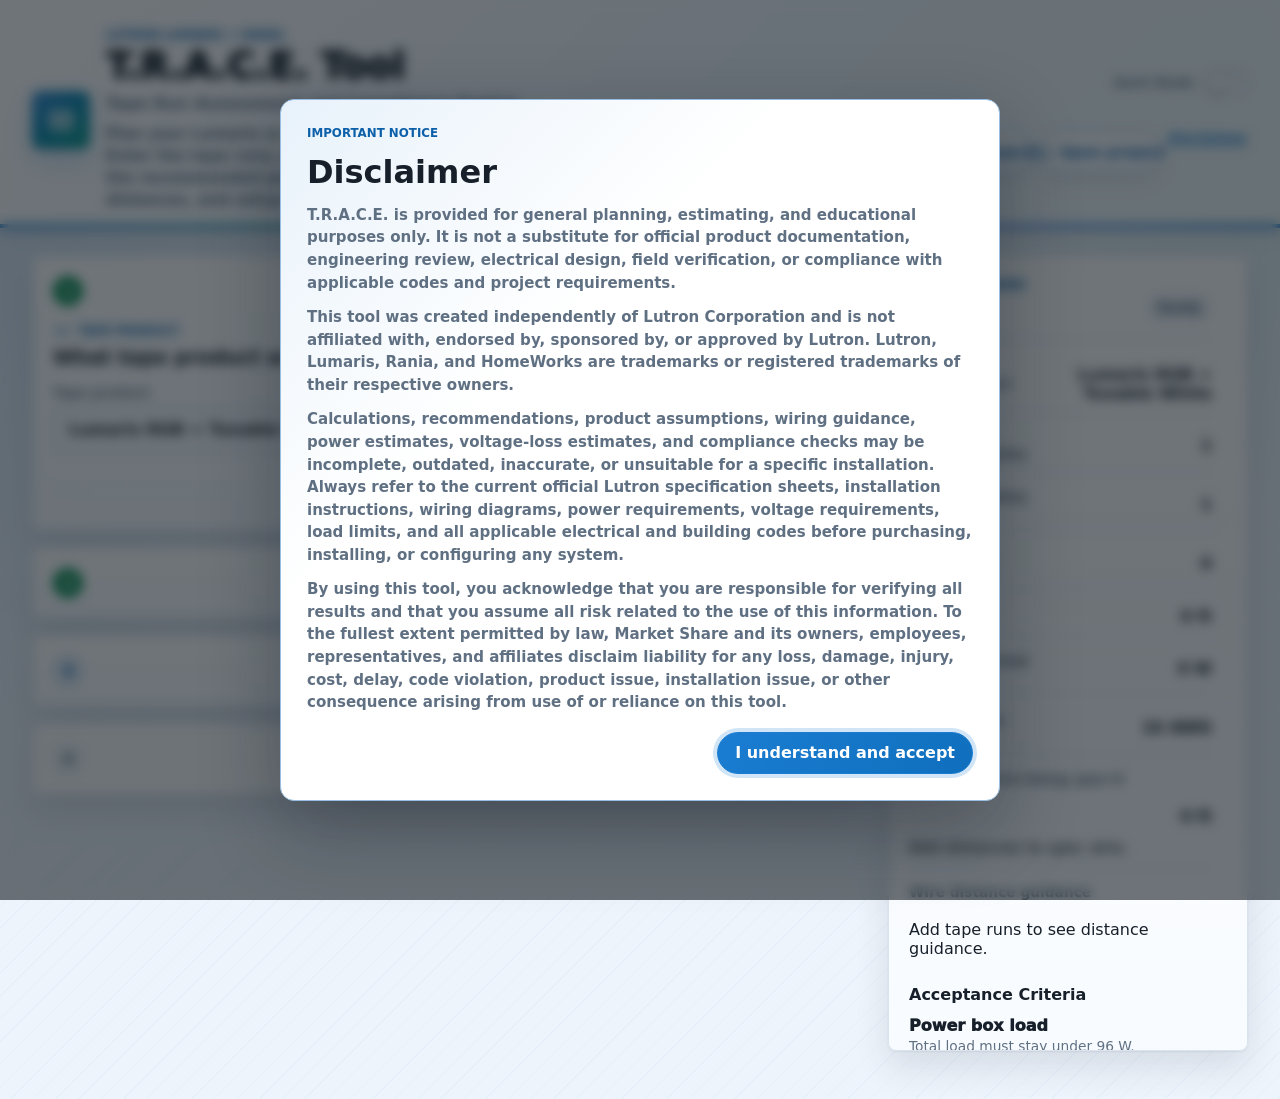
==== commit 3b244338: "Add files via upload" ====
--- a/Wizard/index.html
+++ b/Wizard/index.html
@@ -14,7 +14,7 @@
       } catch (error) {}
     </script>
     <link rel="stylesheet" href="https://fonts.googleapis.com/css2?family=Material+Symbols+Outlined:opsz,wght,FILL,GRAD@24,400,0,0&icon_names=lightstrip&display=swap">
-    <link rel="stylesheet" href="styles.css">
+    <link rel="stylesheet" href="styles.css?v=wizard-steps-22">
   </head>
   <body>
     <svg class="icon-sprite" aria-hidden="true" focusable="false">
@@ -80,6 +80,10 @@
       </symbol>
       <symbol id="icon-chevron-right" viewBox="0 0 24 24">
         <path d="M9 6l6 6-6 6"></path>
+      </symbol>
+      <symbol id="icon-close" viewBox="0 0 24 24">
+        <path d="M6 6l12 12"></path>
+        <path d="M18 6L6 18"></path>
       </symbol>
     </svg>
     <header class="topbar">
@@ -95,9 +99,6 @@
             Plan your Lumaris or Rania tape light job before you install it. Enter the tape runs, choose the product,
             and T.R.A.C.E. checks the recommended power supplies, controllers, maximum wire distances, and setup limits.
           </p>
-          <p class="tool-assumption">
-            Assumption: this tool is based on Rania or HomeWorks Multi-Channel Wireless Controllers used with a 96 W power interface.
-          </p>
         </div>
       </div>
       <div class="project-actions">
@@ -106,26 +107,26 @@
           <input id="darkModeToggle" type="checkbox" aria-label="Turn on dark mode">
           <span class="theme-switch" aria-hidden="true"><span></span></span>
         </label>
-        <label class="project-name">
-          <span>Project name</span>
-          <input id="projectName" type="text" placeholder="Kitchen, shelves, cove, media wall">
-        </label>
-        <div class="project-file-actions" aria-label="Save or open project">
-          <button id="saveProject" type="button" class="secondary">
-            <svg class="button-icon" aria-hidden="true"><use href="#icon-save"></use></svg>
-            <span>Save project</span>
-          </button>
-          <button id="openProject" type="button" class="secondary">
-            <svg class="button-icon" aria-hidden="true"><use href="#icon-folder"></use></svg>
-            <span>Open project</span>
-          </button>
-          <input id="projectFile" type="file" accept="application/json,.json" hidden>
-        </div>
-        <button id="viewDisclaimer" type="button" class="disclaimer-link">View disclaimer</button>
+        <div class="project-row">
+          <label class="project-name">
+            <span>Project name</span>
+            <input id="projectName" type="text" placeholder="Kitchen, shelves, cove, media wall">
+          </label>
+          <div class="project-file-actions" aria-label="Save or open project">
+            <button id="saveProject" type="button" class="secondary" data-save-project>
+              <svg class="button-icon" aria-hidden="true"><use href="#icon-save"></use></svg>
+              <span>Save project</span>
+            </button>
+            <button id="openProject" type="button" class="secondary">
+              <svg class="button-icon" aria-hidden="true"><use href="#icon-folder"></use></svg>
+              <span>Open project</span>
+            </button>
+            <input id="projectFile" type="file" accept="application/json,.json" hidden>
+          </div>
+          <button id="viewDisclaimer" type="button" class="disclaimer-link">Disclaimer</button>
+        </div>
       </div>
     </header>
-
-    <section id="statusStrip" class="status-strip" aria-label="Live answer"></section>
 
     <main class="app-shell">
       <section class="planner" aria-label="T.R.A.C.E. planner">
@@ -186,89 +187,159 @@
           </section>
         </details>
 
-        <section id="tapeProductCard" class="setup-card" aria-labelledby="tapeProductTitle">
-          <div class="card-heading">
-            <p class="section-kicker with-icon">
-              <svg class="kicker-icon" aria-hidden="true"><use href="#icon-simple"></use></svg>
-              Tape product
-            </p>
-            <h2 id="tapeProductTitle">What tape product are you installing?</h2>
-          </div>
-
-          <label class="wide-field">
-            <span>Tape product</span>
-            <select id="tapeTypeSelect"></select>
-          </label>
-        </section>
-
-        <section id="tapeRunsCard" class="setup-card" aria-labelledby="tapeRunsTitle">
-          <div class="card-heading split-heading">
-            <div>
+        <section id="tapeProductCard" class="setup-card wizard-step" data-step="1" aria-labelledby="tapeProductTitle">
+          <div class="step-topline">
+            <span class="step-number">1</span>
+            <span class="step-state">Start here</span>
+          </div>
+          <div class="step-body">
+            <div class="card-heading">
+              <p class="section-kicker with-icon">
+                <svg class="kicker-icon" aria-hidden="true"><use href="#icon-simple"></use></svg>
+                Tape product
+              </p>
+              <h2 id="tapeProductTitle" class="heading-with-help">
+                <span>What tape product are you installing?</span>
+                <span class="tooltip-wrap assumption-help">
+                  <button type="button" class="info-dot" aria-label="This tool assumes Rania or HomeWorks Multi-Channel Wireless Controllers with a 96 W power interface." title="This tool assumes Rania or HomeWorks Multi-Channel Wireless Controllers with a 96 W power interface.">i</button>
+                  <span class="tooltip-bubble" role="tooltip">This tool assumes Rania or HomeWorks Multi-Channel Wireless Controllers with a 96 W power interface.</span>
+                </span>
+              </h2>
+            </div>
+
+            <label class="wide-field">
+              <span>Tape product</span>
+              <select id="tapeTypeSelect"></select>
+            </label>
+
+            <div class="step-actions">
+              <button type="button" class="step-next" data-next-step="2">Next: tape quantity</button>
+            </div>
+          </div>
+        </section>
+
+        <section id="tapeRunsCard" class="setup-card wizard-step is-locked is-collapsed" data-step="2" aria-labelledby="tapeRunsTitle">
+          <div class="step-topline">
+            <span class="step-number">2</span>
+            <span class="step-state">Locked</span>
+          </div>
+          <div class="step-body">
+            <div class="card-heading split-heading">
+              <div>
+                <p class="section-kicker with-icon">
+                  <svg class="kicker-icon" aria-hidden="true"><use href="#icon-simple"></use></svg>
+                  Tape quantity
+                </p>
+                <h2 id="tapeRunsTitle">How much tape are you installing?</h2>
+              </div>
+            </div>
+
+            <div class="run-setup-grid">
+              <label class="run-count-field">
+                <span>How many individual lighting runs?</span>
+                <div class="input-with-unit">
+                  <input id="runCountInput" type="number" min="1" max="36" step="1" value="1">
+                  <span>runs</span>
+                </div>
+              </label>
+              <label class="run-count-field">
+                <span>How many controllers do you want?</span>
+                <div class="input-with-unit">
+                  <input id="zoneCountInput" type="number" min="1" max="12" step="1" value="1">
+                  <span>controllers</span>
+                </div>
+              </label>
+            </div>
+
+            <div class="step-actions">
+              <button type="button" class="step-next" data-next-step="3">Next: name tape runs</button>
+            </div>
+          </div>
+        </section>
+
+        <section id="tapeRunDetailsCard" class="setup-card wizard-step is-locked is-collapsed" data-step="3" aria-labelledby="tapeRunDetailsTitle">
+          <div class="step-topline">
+            <span class="step-number">3</span>
+            <span class="step-state">Locked</span>
+          </div>
+          <div class="step-body">
+            <div class="card-heading">
               <p class="section-kicker with-icon">
                 <svg class="kicker-icon" aria-hidden="true"><use href="#icon-simple"></use></svg>
                 Tape runs
               </p>
-              <h2 id="tapeRunsTitle">How much tape are you installing?</h2>
-            </div>
-          </div>
-
-          <div class="run-setup-grid">
-            <label class="run-count-field">
-              <span>How many individual lighting runs?</span>
-              <div class="input-with-unit">
-                <input id="runCountInput" type="number" min="1" max="36" step="1" value="1">
-                <span>runs</span>
+              <h2 id="tapeRunDetailsTitle">Name each tape run and enter its length.</h2>
+            </div>
+
+            <div id="tapeRuns" class="installer-run-list"></div>
+
+            <div class="step-actions">
+              <button type="button" class="step-next" data-next-step="4">Next: suggested system</button>
+            </div>
+          </div>
+        </section>
+
+        <section id="suggestedSystemCard" class="setup-card suggested-system-card wizard-step is-locked is-collapsed" data-step="4" aria-labelledby="suggestedSystemTitle">
+          <div class="step-topline">
+            <span class="step-number">4</span>
+            <span class="step-state">Locked</span>
+          </div>
+          <div class="step-body">
+            <div class="card-heading">
+              <p class="section-kicker with-icon">
+                <svg class="kicker-icon" aria-hidden="true"><use href="#icon-map"></use></svg>
+                Suggested system
+              </p>
+              <h2 id="suggestedSystemTitle">Review the suggested system.</h2>
+            </div>
+
+            <div class="review-tabs" data-review-tabs>
+              <div class="review-tab-list" role="tablist" aria-label="Suggested system review">
+                <button id="reviewDiagramTab" type="button" class="review-tab-button is-active" role="tab" aria-selected="true" aria-controls="reviewDiagramPanel" data-review-tab="diagram">
+                  <svg class="button-icon" aria-hidden="true"><use href="#icon-map"></use></svg>
+                  <span>Diagram</span>
+                </button>
+                <button id="reviewSummaryTab" type="button" class="review-tab-button" role="tab" aria-selected="false" aria-controls="reviewSummaryPanel" data-review-tab="summary">
+                  <svg class="button-icon" aria-hidden="true"><use href="#icon-insights"></use></svg>
+                  <span>Summary</span>
+                </button>
               </div>
-            </label>
-            <label class="run-count-field">
-              <span>How many controllers / zones do you want?</span>
-              <div class="input-with-unit">
-                <input id="zoneCountInput" type="number" min="1" max="12" step="1" value="1">
-                <span>controllers</span>
-              </div>
-            </label>
-          </div>
-
-          <div id="tapeRuns" class="installer-run-list"></div>
-        </section>
-
-        <section id="suggestedSystemCard" class="setup-card suggested-system-card" aria-labelledby="suggestedSystemTitle">
-          <div class="card-heading">
-            <p class="section-kicker with-icon">
-              <svg class="kicker-icon" aria-hidden="true"><use href="#icon-map"></use></svg>
-              Suggested system
-            </p>
-            <h2 id="suggestedSystemTitle">Recommended equipment and placement ranges</h2>
-          </div>
-          <div id="suggestedSystem"></div>
-        </section>
-
-        <details class="system-map-card collapsible-card" open>
-          <summary class="card-summary">
-            <span class="summary-title">
-              <span class="section-kicker with-icon">
-                <svg class="kicker-icon" aria-hidden="true"><use href="#icon-map"></use></svg>
-                System map
-              </span>
-              <span id="systemMapTitle" class="summary-heading">Live wiring diagram</span>
-            </span>
-            <span class="summary-action" aria-hidden="true"></span>
-          </summary>
-
-          <div class="system-map-shell">
-            <div id="systemMap" class="system-map" aria-live="polite"></div>
-            <div class="system-map-controls" aria-label="Move wiring diagram">
-              <button id="panMapLeft" type="button" class="map-pan-button" aria-label="Move diagram left">
-                <svg class="button-icon" aria-hidden="true"><use href="#icon-chevron-left"></use></svg>
-              </button>
-              <button id="panMapRight" type="button" class="map-pan-button" aria-label="Move diagram right">
-                <svg class="button-icon" aria-hidden="true"><use href="#icon-chevron-right"></use></svg>
-              </button>
-            </div>
-          </div>
-        </details>
-
-        <details id="advancedDetails" class="setup-card collapsible-card advanced-details">
+
+              <section id="reviewDiagramPanel" class="review-tab-panel is-active" role="tabpanel" aria-labelledby="reviewDiagramTab" data-review-panel="diagram">
+                <div class="review-panel-heading">
+                  <strong>Live wiring diagram</strong>
+                  <span>The wire lengths shown are the max recommended distances to stay under 25% light loss. Enter exact field distances in Advanced to confirm the final layout.</span>
+                </div>
+                <div class="system-map-shell">
+                  <div id="systemMap" class="system-map" aria-live="polite"></div>
+                  <div class="system-map-controls" aria-label="Move wiring diagram">
+                    <button id="panMapLeft" type="button" class="map-pan-button" aria-label="Move diagram left">
+                      <svg class="button-icon" aria-hidden="true"><use href="#icon-chevron-left"></use></svg>
+                    </button>
+                    <button id="panMapRight" type="button" class="map-pan-button" aria-label="Move diagram right">
+                      <svg class="button-icon" aria-hidden="true"><use href="#icon-chevron-right"></use></svg>
+                    </button>
+                  </div>
+                </div>
+                <div class="review-diagram-actions">
+                  <button type="button" class="review-next-button" data-fine-tune-action="start">
+                    <span>Next: Fine-tune exact distances</span>
+                  </button>
+                </div>
+              </section>
+
+              <section id="reviewSummaryPanel" class="review-tab-panel" role="tabpanel" aria-labelledby="reviewSummaryTab" data-review-panel="summary" hidden>
+                <div class="review-panel-heading">
+                  <strong>Materials and run summary</strong>
+                  <span>Review the suggested parts, groupings, and max wire distances.</span>
+                </div>
+                <div id="suggestedSystem"></div>
+              </section>
+            </div>
+          </div>
+        </section>
+
+        <details id="advancedDetails" class="setup-card collapsible-card advanced-details post-wizard-panel">
           <summary class="card-summary">
             <span class="summary-title">
               <span class="section-kicker with-icon">
@@ -280,7 +351,7 @@
             <span class="summary-action" aria-hidden="true"></span>
           </summary>
 
-        <section id="powerFeedCard" class="inner-advanced-panel" aria-labelledby="powerModeTitle">
+        <section id="powerFeedCard" class="inner-advanced-panel guide-step" aria-labelledby="powerModeTitle" data-guide-step-id="power-feed">
           <div class="card-heading">
             <p class="section-kicker with-icon">
               <svg class="kicker-icon" aria-hidden="true"><use href="#icon-bolt"></use></svg>
@@ -289,21 +360,54 @@
             <h2 id="powerModeTitle">Where will the power supply and controllers go?</h2>
           </div>
 
-          <div class="segmented" role="radiogroup" aria-label="Power feed type">
-            <label>
+          <div class="segmented power-feed-options" role="radiogroup" aria-label="Power feed type">
+            <label class="power-feed-choice">
               <input type="radio" name="powerMode" value="separate">
-              <span>Separate wire to each controller</span>
+              <span class="power-choice-copy">
+                <strong>Separate wire to each controller</strong>
+                <span>Each controller gets its own wire run from the power supply.</span>
+              </span>
+              <img
+                class="power-choice-image"
+                src="assets/separate-power.png"
+                alt="Separate power wire to each wireless controller"
+                data-zoom-image="assets/separate-power.png"
+                data-zoom-title="Separate wire to each controller"
+                role="button"
+                tabindex="0"
+              >
             </label>
-            <label>
+            <label class="power-feed-choice">
               <input type="radio" name="powerMode" value="shared">
-              <span>Shared wire, then split</span>
+              <span class="power-choice-copy">
+                <strong>Shared wire, then split</strong>
+                <span>One trunk wire leaves the power supply, then branches to controllers.</span>
+              </span>
+              <img
+                class="power-choice-image"
+                src="assets/shared-power.png"
+                alt="Shared power trunk wire that splits to wireless controllers"
+                data-zoom-image="assets/shared-power.png"
+                data-zoom-title="Shared wire, then split"
+                role="button"
+                tabindex="0"
+              >
             </label>
           </div>
 
           <div id="sharedPowerFields"></div>
+          <div id="powerFeedGuideNav" class="guide-step-actions"></div>
         </section>
 
         <section id="controllers" class="controllers" aria-label="Controller placement"></section>
+        <div class="advanced-finish-actions">
+          <button type="button" class="secondary" data-fine-tune-action="finish">
+            <span>Back to Diagram Review</span>
+          </button>
+          <button type="button" data-save-project>
+            <span>Save project</span>
+          </button>
+        </div>
         </details>
       </section>
 
@@ -398,6 +502,18 @@
       </section>
     </div>
 
-    <script src="app.js"></script>
+    <div id="imageViewerModal" class="image-viewer-modal" role="dialog" aria-modal="true" aria-labelledby="imageViewerTitle" hidden>
+      <section class="image-viewer-dialog">
+        <div class="image-viewer-header">
+          <h2 id="imageViewerTitle">Wiring diagram</h2>
+          <button id="closeImageViewer" class="icon-button image-viewer-close" type="button" aria-label="Close wiring diagram">
+            <svg aria-hidden="true"><use href="#icon-close"></use></svg>
+          </button>
+        </div>
+        <img id="imageViewerImage" alt="">
+      </section>
+    </div>
+
+    <script src="app.js?v=wizard-steps-22"></script>
   </body>
 </html>
--- a/Wizard/styles.css
+++ b/Wizard/styles.css
@@ -355,10 +355,12 @@
   overflow: hidden;
 }
 
+.image-viewer-modal[hidden],
 .disclaimer-modal[hidden] {
   display: none;
 }
 
+.image-viewer-modal,
 .disclaimer-modal {
   align-items: center;
   background: rgba(8, 16, 24, 0.58);
@@ -371,6 +373,7 @@
   z-index: 1000;
 }
 
+.image-viewer-dialog,
 .disclaimer-dialog {
   background:
     linear-gradient(135deg, rgba(27, 125, 210, 0.1), transparent 36%),
@@ -386,6 +389,59 @@
   overflow: auto;
   padding: 26px;
   width: calc(100vw - 48px);
+}
+
+.image-viewer-dialog {
+  gap: 16px;
+  max-width: min(820px, calc(100vw - 48px));
+  overflow: hidden;
+  padding: 18px;
+}
+
+.image-viewer-header {
+  align-items: center;
+  display: flex;
+  gap: 16px;
+  justify-content: space-between;
+}
+
+.image-viewer-header h2 {
+  font-size: 1.1rem;
+  line-height: 1.1;
+  margin: 0;
+}
+
+.image-viewer-close {
+  align-items: center;
+  border-radius: 999px;
+  display: inline-flex;
+  flex: 0 0 auto;
+  height: 40px;
+  justify-content: center;
+  padding: 0;
+  width: 40px;
+}
+
+.image-viewer-close svg {
+  fill: none;
+  height: 20px;
+  stroke: currentColor;
+  stroke-linecap: round;
+  stroke-linejoin: round;
+  stroke-width: 2.2;
+  width: 20px;
+}
+
+.image-viewer-dialog img {
+  background: #fff;
+  border: 1px solid color-mix(in srgb, var(--line) 70%, #ffffff);
+  border-radius: 10px;
+  display: block;
+  height: auto;
+  max-height: calc(100vh - 170px);
+  object-fit: contain;
+  padding: 10px;
+  width: min(760px, calc(100vw - 86px));
 }
 
 .disclaimer-dialog h2 {
@@ -1272,11 +1328,50 @@
   overflow-wrap: anywhere;
 }
 
+.field-instruction {
+  position: relative;
+  z-index: 1;
+  grid-column: 1 / -1;
+  margin: 0 0 2px;
+  color: var(--ink);
+  font-size: 0.9rem;
+  font-weight: 920;
+  line-height: 1.35;
+}
+
 .input-with-unit {
   display: grid;
   grid-template-columns: minmax(0, 1fr) auto;
   gap: 8px;
   align-items: center;
+}
+
+.distance-input {
+  border-color: color-mix(in srgb, #d8a900 56%, var(--line));
+  background: color-mix(in srgb, #fff3a8 68%, var(--field));
+  box-shadow:
+    inset 0 1px 0 rgba(255, 255, 255, 0.56),
+    0 0 0 3px rgba(216, 169, 0, 0.1);
+}
+
+.distance-input:hover,
+.distance-input:focus {
+  border-color: #d8a900;
+  background: color-mix(in srgb, #fff1a0 78%, var(--field));
+}
+
+:root[data-theme="dark"] .distance-input {
+  border-color: color-mix(in srgb, #f0c94b 64%, var(--line));
+  background: color-mix(in srgb, #5b4512 58%, var(--field));
+  box-shadow:
+    inset 0 1px 0 rgba(255, 255, 255, 0.08),
+    0 0 0 3px rgba(240, 201, 75, 0.12);
+}
+
+:root[data-theme="dark"] .distance-input:hover,
+:root[data-theme="dark"] .distance-input:focus {
+  border-color: #f0c94b;
+  background: color-mix(in srgb, #6f5417 64%, var(--field));
 }
 
 .input-with-unit > span {
@@ -1441,6 +1536,42 @@
   border: 1px solid var(--line);
   border-radius: 10px;
   background: var(--surface);
+}
+
+.is-guided-fine-tune .guide-step.is-guide-collapsed,
+.is-guided-fine-tune .guide-step-group.is-guide-collapsed {
+  display: none;
+}
+
+.is-guided-fine-tune .guide-step.is-guide-active {
+  border-color: color-mix(in srgb, var(--accent) 72%, var(--line));
+  box-shadow:
+    0 0 0 4px var(--accent-glow),
+    var(--shadow-soft);
+}
+
+.guide-step-actions {
+  align-items: center;
+  display: flex;
+  gap: 12px;
+  grid-column: 1 / -1;
+  justify-content: space-between;
+  margin-top: 4px;
+  min-width: 0;
+  width: 100%;
+}
+
+.guide-step-progress {
+  color: var(--muted);
+  font-size: 0.82rem;
+  font-weight: 850;
+}
+
+.guide-step-buttons {
+  display: flex;
+  flex-wrap: wrap;
+  gap: 10px;
+  justify-content: flex-end;
 }
 
 .advanced-card {
@@ -1658,6 +1789,22 @@
   background: var(--neutral-bg);
 }
 
+a.pill,
+.pill.jump-pill {
+  text-decoration: none;
+}
+
+.pill.jump-pill {
+  border: 0;
+  cursor: pointer;
+}
+
+.pill.jump-pill:hover,
+.pill.jump-pill:focus-visible {
+  box-shadow: 0 0 0 3px color-mix(in srgb, currentColor 18%, transparent);
+  outline: none;
+}
+
 .results-panel {
   position: sticky;
   top: 74px;
@@ -1896,6 +2043,16 @@
   .fine-tune-heading,
   .fine-tune-run-top {
     display: grid;
+  }
+
+  .guide-step-actions {
+    align-items: stretch;
+    display: grid;
+  }
+
+  .guide-step-buttons {
+    display: grid;
+    grid-template-columns: 1fr;
   }
 }
 
@@ -2328,6 +2485,75 @@
   background: linear-gradient(135deg, var(--accent), var(--accent-hover));
 }
 
+button.done-button {
+  border-color: color-mix(in srgb, var(--ok) 72%, #ffffff);
+  color: #fff;
+  background: linear-gradient(135deg, var(--ok), #0f9f6e);
+  box-shadow:
+    0 12px 24px color-mix(in srgb, var(--ok) 26%, transparent),
+    var(--shadow-soft);
+}
+
+button.done-button:hover {
+  border-color: color-mix(in srgb, var(--ok) 88%, #ffffff);
+  background: linear-gradient(135deg, #0f9f6e, var(--ok));
+}
+
+.confetti-piece {
+  position: fixed;
+  left: 0;
+  top: 0;
+  z-index: 5000;
+  width: 9px;
+  height: 15px;
+  border-radius: 3px;
+  background: var(--confetti-color);
+  box-shadow: 0 0 0 1px color-mix(in srgb, #ffffff 25%, transparent);
+  pointer-events: none;
+  transform: translate(-50%, -50%) rotate(0deg);
+  animation: confettiBurst 1280ms cubic-bezier(0.15, 0.74, 0.24, 1) forwards;
+}
+
+.confetti-piece:nth-child(3n) {
+  width: 10px;
+  height: 10px;
+  border-radius: 999px;
+}
+
+.confetti-piece:nth-child(4n) {
+  width: 14px;
+  height: 8px;
+}
+
+@keyframes confettiBurst {
+  0% {
+    opacity: 1;
+    transform: translate(-50%, -50%) rotate(0deg) scale(0.75);
+  }
+
+  62% {
+    opacity: 1;
+    transform:
+      translate(
+        calc(-50% + var(--confetti-x)),
+        calc(-50% + var(--confetti-y))
+      )
+      rotate(var(--confetti-rotate))
+      scale(1);
+  }
+
+  100% {
+    opacity: 0;
+    transform:
+      translate(
+        calc(-50% + var(--confetti-x)),
+        calc(-50% + var(--confetti-y) + var(--confetti-drop))
+      )
+      rotate(var(--confetti-final-rotate))
+      scale(0.85);
+  }
+}
+
 button.disclaimer-link,
 button.disclaimer-link:hover,
 button.disclaimer-link:focus {
@@ -2344,6 +2570,12 @@
 button.info-dot:focus {
   box-shadow: none;
   transform: none;
+}
+
+@media (prefers-reduced-motion: reduce) {
+  .confetti-piece {
+    animation-duration: 650ms;
+  }
 }
 
 input,
@@ -2648,6 +2880,157 @@
   box-shadow: 0 0 0 4px var(--accent-glow);
 }
 
+#powerFeedCard .power-feed-options {
+  grid-template-columns: repeat(2, minmax(260px, 360px));
+  justify-content: start;
+  margin-top: 12px;
+  max-width: 100%;
+  width: fit-content;
+}
+
+#powerFeedCard .power-feed-choice {
+  align-items: start;
+  display: grid;
+  gap: 10px 12px;
+  grid-template-areas:
+    "radio copy"
+    "image image";
+  grid-template-columns: auto minmax(0, 1fr);
+  min-height: 0;
+  padding: 12px;
+}
+
+#powerFeedCard .power-feed-choice input {
+  grid-area: radio;
+  margin-top: 3px;
+  min-height: 16px;
+  width: 16px;
+}
+
+.power-choice-copy {
+  display: grid;
+  gap: 4px;
+  grid-area: copy;
+  line-height: 1.28;
+}
+
+.power-choice-copy strong {
+  color: var(--ink);
+  font-size: 0.92rem;
+  font-weight: 900;
+}
+
+.power-choice-copy span {
+  color: var(--muted);
+  font-size: 0.78rem;
+  font-weight: 750;
+}
+
+.power-choice-image {
+  background: #fff;
+  border: 1px solid color-mix(in srgb, var(--line) 72%, #ffffff);
+  border-radius: 8px;
+  box-shadow: inset 0 0 0 1px rgba(255, 255, 255, 0.72);
+  cursor: zoom-in;
+  display: block;
+  grid-area: image;
+  height: 132px;
+  justify-self: stretch;
+  object-fit: contain;
+  padding: 8px;
+  transition:
+    border-color 160ms ease,
+    box-shadow 160ms ease,
+    transform 160ms ease;
+  width: 100%;
+}
+
+.power-choice-image:hover,
+.power-choice-image:focus-visible {
+  border-color: var(--accent);
+  box-shadow: 0 12px 30px rgba(27, 125, 210, 0.18);
+  outline: none;
+  transform: translateY(-1px);
+}
+
+.visible-wiring-choice .advanced-top {
+  align-items: start;
+  grid-template-columns: 1fr;
+}
+
+.control-wire-options.segmented {
+  grid-template-columns: repeat(2, minmax(250px, 340px));
+  justify-content: start;
+  margin-top: 2px;
+  max-width: 100%;
+  width: fit-content;
+}
+
+.control-wire-options.segmented .control-wire-choice {
+  align-items: start;
+  display: grid;
+  gap: 10px 12px;
+  grid-template-areas:
+    "radio copy"
+    "image image";
+  grid-template-columns: auto minmax(0, 1fr);
+  min-height: 0;
+  padding: 12px;
+}
+
+.control-wire-options.segmented .control-wire-choice input {
+  grid-area: radio;
+  margin-top: 3px;
+  min-height: 16px;
+  width: 16px;
+}
+
+.control-wire-options.segmented .control-choice-copy {
+  display: grid;
+  gap: 4px;
+  grid-area: copy;
+  line-height: 1.28;
+}
+
+.control-wire-options.segmented .control-choice-copy strong {
+  color: var(--ink);
+  font-size: 0.92rem;
+  font-weight: 900;
+}
+
+.control-wire-options.segmented .control-choice-copy span {
+  color: var(--muted);
+  font-size: 0.78rem;
+  font-weight: 750;
+}
+
+.control-wire-options.segmented .control-choice-image {
+  background: #fff;
+  border: 1px solid color-mix(in srgb, var(--line) 72%, #ffffff);
+  border-radius: 8px;
+  box-shadow: inset 0 0 0 1px rgba(255, 255, 255, 0.72);
+  cursor: zoom-in;
+  display: block;
+  grid-area: image;
+  height: 126px;
+  justify-self: stretch;
+  object-fit: contain;
+  padding: 8px;
+  transition:
+    border-color 160ms ease,
+    box-shadow 160ms ease,
+    transform 160ms ease;
+  width: 100%;
+}
+
+.control-wire-options.segmented .control-choice-image:hover,
+.control-wire-options.segmented .control-choice-image:focus-visible {
+  border-color: var(--accent);
+  box-shadow: 0 12px 30px rgba(27, 125, 210, 0.18);
+  outline: none;
+  transform: translateY(-1px);
+}
+
 .toolbar {
   gap: 12px;
   justify-content: flex-start;
@@ -2771,15 +3154,54 @@
 
 .results-panel {
   top: 86px;
-  overflow: hidden;
+  align-self: start;
+  max-height: calc(100vh - 104px);
+  overflow-y: auto;
+  overscroll-behavior: contain;
+  scrollbar-gutter: stable;
+}
+
+.results-panel,
+.mobile-results-panel {
+  --live-answer-glow-start: transparent;
+  --live-answer-glow-mid: transparent;
+  background:
+    linear-gradient(
+      180deg,
+      var(--live-answer-glow-start) 0%,
+      var(--live-answer-glow-mid) 24%,
+      transparent 40%
+    ),
+    var(--card-gradient);
+  transition:
+    background 180ms ease,
+    border-color 180ms ease;
+}
+
+.results-panel.live-status-ok,
+.mobile-results-panel.live-status-ok {
+  --live-answer-glow-start: color-mix(in srgb, var(--ok) 40%, transparent);
+  --live-answer-glow-mid: color-mix(in srgb, var(--ok) 17%, transparent);
+  border-color: color-mix(in srgb, var(--ok) 28%, var(--line));
+}
+
+.results-panel.live-status-warn,
+.mobile-results-panel.live-status-warn {
+  --live-answer-glow-start: color-mix(in srgb, var(--warn) 40%, transparent);
+  --live-answer-glow-mid: color-mix(in srgb, var(--warn) 17%, transparent);
+  border-color: color-mix(in srgb, var(--warn) 30%, var(--line));
+}
+
+.results-panel.live-status-fail,
+.mobile-results-panel.live-status-fail {
+  --live-answer-glow-start: color-mix(in srgb, var(--fail) 40%, transparent);
+  --live-answer-glow-mid: color-mix(in srgb, var(--fail) 17%, transparent);
+  border-color: color-mix(in srgb, var(--fail) 32%, var(--line));
 }
 
 .results-panel::before {
   content: "";
-  display: block;
-  height: 4px;
-  margin: -20px -20px 14px;
-  background: linear-gradient(90deg, var(--accent), #12a28f, #7a9cff);
+  display: none;
 }
 
 .metric-row {
@@ -3139,6 +3561,69 @@
   align-items: center;
 }
 
+.dual-feed-check {
+  align-items: center;
+  gap: 10px;
+}
+
+.dual-feed-thumb {
+  background: #fff;
+  border: 1px solid color-mix(in srgb, var(--line) 72%, #ffffff);
+  border-radius: 6px;
+  box-shadow: 0 4px 12px rgba(15, 23, 42, 0.14);
+  cursor: zoom-in;
+  display: inline-block;
+  flex: 0 0 auto;
+  height: auto;
+  max-height: 56px;
+  object-fit: contain;
+  padding: 2px 4px;
+  width: 236px;
+}
+
+.dual-feed-thumb:hover,
+.dual-feed-thumb:focus-visible {
+  border-color: var(--accent);
+  box-shadow: 0 10px 24px rgba(27, 125, 210, 0.18);
+  outline: none;
+}
+
+.far-end-fields {
+  display: grid;
+  gap: 12px;
+  grid-column: 2 / -1;
+  grid-template-columns: minmax(210px, 1fr) minmax(144px, 0.64fr);
+}
+
+@media (max-width: 720px) {
+  .advanced-finish-actions {
+    align-items: stretch;
+    flex-direction: column;
+  }
+
+  .advanced-finish-actions button {
+    width: 100%;
+  }
+
+  .review-tab-list {
+    justify-self: stretch;
+    width: 100%;
+  }
+
+  .review-tab-button {
+    padding-inline: 10px;
+  }
+
+  .review-next-button {
+    width: 100%;
+  }
+
+  .far-end-fields {
+    grid-column: 1 / -1;
+    grid-template-columns: 1fr;
+  }
+}
+
 .compact-button {
   align-self: end;
   min-height: 44px;
@@ -3203,6 +3688,94 @@
   grid-template-columns: repeat(auto-fit, minmax(150px, 1fr));
 }
 
+.review-tabs {
+  display: grid;
+  gap: 14px;
+}
+
+.review-tab-list {
+  align-items: center;
+  background: color-mix(in srgb, var(--field-tint) 80%, var(--surface));
+  border: 1px solid var(--line);
+  border-radius: 8px;
+  display: inline-grid;
+  gap: 6px;
+  grid-template-columns: repeat(2, minmax(120px, 1fr));
+  justify-self: start;
+  padding: 5px;
+}
+
+.review-tab-button {
+  align-items: center;
+  background: transparent;
+  border: 1px solid transparent;
+  border-radius: 7px;
+  color: var(--muted);
+  cursor: pointer;
+  display: inline-flex;
+  font-weight: 900;
+  gap: 8px;
+  justify-content: center;
+  min-height: 40px;
+  padding: 8px 14px;
+}
+
+.review-tab-button .button-icon {
+  height: 18px;
+  width: 18px;
+}
+
+.review-tab-button:hover {
+  color: var(--accent-strong);
+  background: color-mix(in srgb, var(--accent-soft) 40%, transparent);
+}
+
+.review-tab-button.is-active {
+  background: linear-gradient(135deg, var(--accent), var(--accent-hover));
+  border-color: color-mix(in srgb, var(--accent) 80%, #fff);
+  box-shadow: var(--shadow-soft);
+  color: #fff;
+}
+
+.review-tab-panel {
+  display: grid;
+  gap: 12px;
+}
+
+.review-tab-panel[hidden] {
+  display: none;
+}
+
+.review-panel-heading {
+  display: grid;
+  gap: 3px;
+}
+
+.review-panel-heading strong {
+  color: var(--ink);
+  font-size: 1rem;
+  font-weight: 950;
+}
+
+.review-panel-heading span {
+  color: var(--muted);
+  font-size: 0.88rem;
+  font-weight: 750;
+  line-height: 1.4;
+}
+
+.review-diagram-actions {
+  display: flex;
+  justify-content: flex-end;
+}
+
+.review-next-button {
+  align-items: center;
+  display: inline-flex;
+  justify-content: center;
+  min-width: 230px;
+}
+
 .suggestion-layout {
   display: grid;
   gap: 14px;
@@ -3352,6 +3925,15 @@
 
 .inner-advanced-panel {
   border-top: 1px solid var(--line);
+  padding: 18px;
+}
+
+.advanced-finish-actions {
+  align-items: center;
+  border-top: 1px solid var(--line);
+  display: flex;
+  gap: 12px;
+  justify-content: flex-end;
   padding: 18px;
 }
 
@@ -3507,6 +4089,7 @@
 }
 
 @media (max-width: 720px) {
+  .image-viewer-modal,
   .disclaimer-modal {
     max-width: 100vw;
     overflow: hidden;
@@ -3514,14 +4097,229 @@
     width: 100vw;
   }
 
+  .image-viewer-dialog,
   .disclaimer-dialog {
     max-width: calc(100vw - 28px);
     min-width: 0;
     width: calc(100vw - 28px);
   }
 
+  .image-viewer-dialog {
+    padding: 14px;
+  }
+
+  .image-viewer-dialog img {
+    max-height: calc(100vh - 150px);
+    padding: 8px;
+    width: calc(100vw - 58px);
+  }
+
   .disclaimer-copy {
     min-width: 0;
     overflow-wrap: anywhere;
   }
-}
+
+  #powerFeedCard .power-feed-options {
+    grid-template-columns: 1fr;
+    width: 100%;
+  }
+
+  .control-wire-options.segmented {
+    grid-template-columns: 1fr;
+    width: 100%;
+  }
+
+  .power-choice-image {
+    height: clamp(118px, 32vw, 148px);
+  }
+
+  .control-wire-options.segmented .control-choice-image {
+    height: clamp(118px, 32vw, 148px);
+  }
+}
+
+.topbar {
+  align-items: center;
+  padding-bottom: 16px;
+}
+
+.project-actions {
+  align-content: end;
+  gap: 8px;
+  width: min(820px, 58vw);
+}
+
+.project-row {
+  align-items: end;
+  display: grid;
+  gap: 8px;
+  grid-template-columns: minmax(230px, 1fr) auto auto;
+  justify-items: stretch;
+}
+
+.project-row .project-name {
+  width: auto;
+}
+
+.project-row .project-file-actions {
+  flex-wrap: nowrap;
+  justify-content: flex-start;
+}
+
+.project-row .project-file-actions button {
+  white-space: nowrap;
+}
+
+.project-row .disclaimer-link {
+  align-self: center;
+  justify-self: end;
+  white-space: nowrap;
+}
+
+.heading-with-help {
+  align-items: center;
+  display: flex;
+  flex-wrap: wrap;
+  gap: 8px;
+  width: 100%;
+}
+
+.heading-with-help .tooltip-bubble {
+  font-size: 0.8rem;
+  width: min(340px, calc(100vw - 48px));
+}
+
+.wizard-step {
+  position: relative;
+}
+
+.step-topline {
+  align-items: center;
+  display: flex;
+  gap: 10px;
+  justify-content: space-between;
+}
+
+.step-number {
+  align-items: center;
+  background: color-mix(in srgb, var(--accent) 12%, var(--surface));
+  border: 1px solid color-mix(in srgb, var(--accent) 34%, var(--line));
+  border-radius: 999px;
+  color: var(--accent-strong);
+  display: inline-flex;
+  flex: 0 0 auto;
+  font-size: 0.86rem;
+  font-weight: 950;
+  height: 30px;
+  justify-content: center;
+  width: 30px;
+}
+
+.step-state {
+  border: 1px solid var(--line);
+  border-radius: 999px;
+  color: var(--muted);
+  font-size: 0.72rem;
+  font-weight: 900;
+  padding: 5px 9px;
+  text-transform: uppercase;
+}
+
+.step-body {
+  display: grid;
+  gap: 16px;
+}
+
+.wizard-step.is-collapsed .step-body {
+  display: none;
+}
+
+.wizard-step.is-collapsed {
+  gap: 0;
+}
+
+.wizard-step.is-locked {
+  background: color-mix(in srgb, var(--surface) 78%, var(--neutral-bg));
+}
+
+.wizard-step.is-locked .step-number,
+.wizard-step.is-locked .step-state {
+  color: var(--muted);
+  border-color: var(--line);
+  background: var(--neutral-bg);
+}
+
+.wizard-step.is-complete .step-number {
+  color: #fff;
+  border-color: var(--ok);
+  background: var(--ok);
+}
+
+.wizard-step.is-complete .step-state {
+  color: var(--ok);
+  border-color: color-mix(in srgb, var(--ok) 42%, var(--line));
+  background: color-mix(in srgb, var(--ok-bg) 68%, var(--surface));
+}
+
+.step-actions {
+  display: flex;
+  justify-content: flex-end;
+}
+
+.step-next {
+  min-width: 190px;
+}
+
+.step-next:disabled {
+  cursor: not-allowed;
+  opacity: 0.5;
+  transform: none;
+}
+
+.post-wizard-panel[hidden] {
+  display: none;
+}
+
+@media (max-width: 980px) {
+  .topbar {
+    align-items: stretch;
+    flex-direction: column;
+  }
+
+  .project-actions {
+    width: 100%;
+  }
+}
+
+@media (max-width: 720px) {
+  .project-row {
+    grid-template-columns: 1fr;
+  }
+
+  .project-row .project-file-actions {
+    display: grid;
+    grid-template-columns: 1fr 1fr;
+    width: 100%;
+  }
+
+  .project-row .project-file-actions button {
+    width: 100%;
+  }
+
+  .project-row .disclaimer-link {
+    justify-self: center;
+  }
+
+  .heading-with-help {
+    align-items: flex-start;
+  }
+
+  .step-actions {
+    display: grid;
+  }
+
+  .step-next {
+    min-width: 0;
+    width: 100%;
+  }
+}
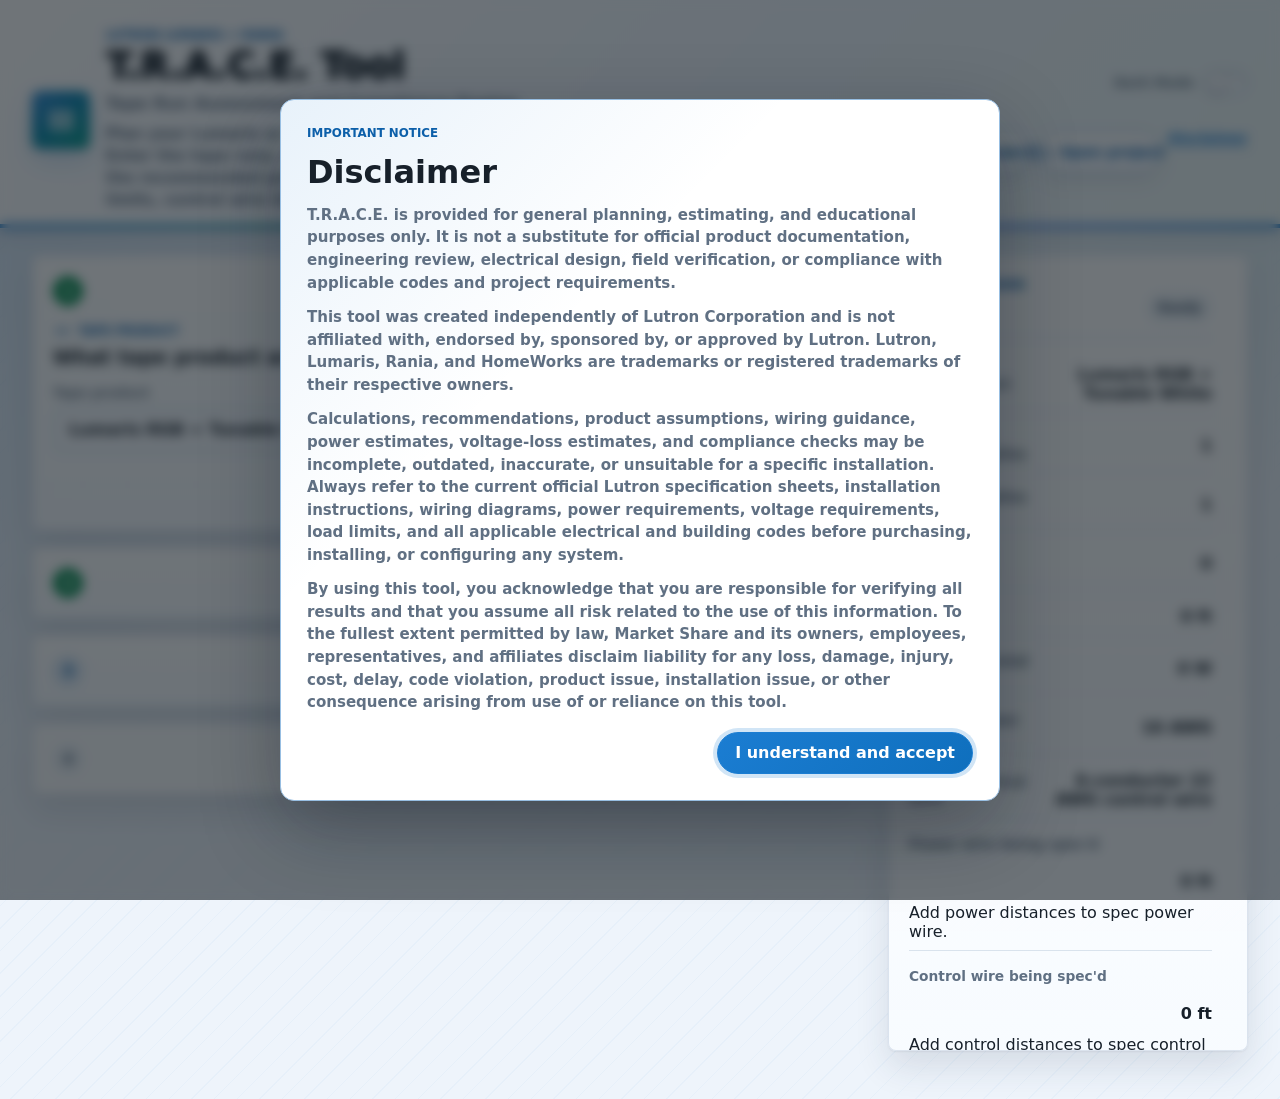
==== commit 9738d5f6: "Add files via upload" ====
--- a/Wizard/index.html
+++ b/Wizard/index.html
@@ -14,7 +14,7 @@
       } catch (error) {}
     </script>
     <link rel="stylesheet" href="https://fonts.googleapis.com/css2?family=Material+Symbols+Outlined:opsz,wght,FILL,GRAD@24,400,0,0&icon_names=lightstrip&display=swap">
-    <link rel="stylesheet" href="styles.css?v=wizard-steps-22">
+    <link rel="stylesheet" href="styles.css?v=wizard-steps-40">
   </head>
   <body>
     <svg class="icon-sprite" aria-hidden="true" focusable="false">
@@ -97,7 +97,7 @@
           <p class="tool-subtitle">Tape Run Assessment and Compliance Engine</p>
           <p class="tool-description">
             Plan your Lumaris or Rania tape light job before you install it. Enter the tape runs, choose the product,
-            and T.R.A.C.E. checks the recommended power supplies, controllers, maximum wire distances, and setup limits.
+            and T.R.A.C.E. checks the recommended power supplies, controllers, power wire limits, control wire limits, and setup limits.
           </p>
         </div>
       </div>
@@ -154,11 +154,11 @@
             </div>
             <div>
               <dt>Suggested distances</dt>
-              <dd>Each run shows a good total wire path and a max total wire path based on the selected wire sizes and load.</dd>
+              <dd>Each controller is checked with voltage-drop math across the actual power path and control path. Installed control wire footage is shown for ordering, but Good / Review / Fix is based on the electrical path to the tape.</dd>
             </div>
             <div>
               <dt>Planned distances</dt>
-              <dd>Enter the actual power-to-controller and controller-to-tape distances to check the final placement.</dd>
+              <dd>Enter the actual power-to-controller distance and controller-to-tape control wire distance to check the final placement.</dd>
             </div>
             <div>
               <dt>Result ranges</dt>
@@ -308,7 +308,7 @@
               <section id="reviewDiagramPanel" class="review-tab-panel is-active" role="tabpanel" aria-labelledby="reviewDiagramTab" data-review-panel="diagram">
                 <div class="review-panel-heading">
                   <strong>Live wiring diagram</strong>
-                  <span>The wire lengths shown are the max recommended distances to stay under 25% light loss. Enter exact field distances in Advanced to confirm the final layout.</span>
+                  <span class="max-distance-note">Wire lengths shown are suggested starting values. Final status is calculated from voltage drop along the actual power and control wire path.</span>
                 </div>
                 <div class="system-map-shell">
                   <div id="systemMap" class="system-map" aria-live="polite"></div>
@@ -331,7 +331,7 @@
               <section id="reviewSummaryPanel" class="review-tab-panel" role="tabpanel" aria-labelledby="reviewSummaryTab" data-review-panel="summary" hidden>
                 <div class="review-panel-heading">
                   <strong>Materials and run summary</strong>
-                  <span>Review the suggested parts, groupings, and max wire distances.</span>
+                  <span>Review the suggested parts, groupings, table references, and calculated voltage-drop path checks.</span>
                 </div>
                 <div id="suggestedSystem"></div>
               </section>
@@ -451,11 +451,11 @@
             </div>
             <div>
               <dt>Suggested distances</dt>
-              <dd>Each run shows a good total wire path and a max total wire path based on the selected wire sizes and load.</dd>
+              <dd>Each controller is checked with voltage-drop math across the actual power path and control path. Installed control wire footage is shown for ordering, but Good / Review / Fix is based on the electrical path to the tape.</dd>
             </div>
             <div>
               <dt>Planned distances</dt>
-              <dd>Enter the actual power-to-controller and controller-to-tape distances to check the final placement.</dd>
+              <dd>Enter the actual power-to-controller distance and controller-to-tape control wire distance to check the final placement.</dd>
             </div>
             <div>
               <dt>Result ranges</dt>
@@ -514,6 +514,6 @@
       </section>
     </div>
 
-    <script src="app.js?v=wizard-steps-22"></script>
+    <script src="app.js?v=wizard-steps-40"></script>
   </body>
 </html>
--- a/Wizard/styles.css
+++ b/Wizard/styles.css
@@ -756,6 +756,7 @@
 
 .system-map-wire-hit,
 .system-map-tape-hit {
+  fill: none;
   stroke: transparent;
   stroke-linecap: round;
 }
@@ -769,9 +770,11 @@
 }
 
 .system-map-wire {
+  fill: none;
   stroke: var(--wire);
   stroke-width: 5;
   stroke-linecap: round;
+  stroke-linejoin: round;
 }
 
 .system-map-wire.ok,
@@ -794,6 +797,25 @@
 .system-map-tape-link:hover .system-map-tape,
 .system-map-tape-link:focus-visible .system-map-tape {
   stroke-width: 8;
+}
+
+.system-map-port {
+  fill: var(--wire);
+  stroke: var(--surface);
+  stroke-width: 2.5;
+  pointer-events: none;
+}
+
+.system-map-port.ok {
+  fill: var(--ok);
+}
+
+.system-map-port.warn {
+  fill: var(--warn);
+}
+
+.system-map-port.fail {
+  fill: var(--fail);
 }
 
 .system-map-wire-label,
@@ -1328,6 +1350,21 @@
   overflow-wrap: anywhere;
 }
 
+.map-field small {
+  color: var(--muted);
+  font-size: 0.74rem;
+  font-weight: 800;
+}
+
+.map-field.static-field {
+  align-content: center;
+}
+
+.map-field.static-field strong {
+  line-height: 1.25;
+  overflow-wrap: anywhere;
+}
+
 .field-instruction {
   position: relative;
   z-index: 1;
@@ -1339,6 +1376,16 @@
   line-height: 1.35;
 }
 
+.field-instruction.primary {
+  padding: 10px 12px;
+  border: 1px solid color-mix(in srgb, var(--accent) 26%, var(--line));
+  border-left: 4px solid var(--accent);
+  border-radius: 8px;
+  background: color-mix(in srgb, var(--accent) 9%, var(--surface));
+  font-size: 1.06rem;
+  line-height: 1.42;
+}
+
 .input-with-unit {
   display: grid;
   grid-template-columns: minmax(0, 1fr) auto;
@@ -1395,8 +1442,12 @@
   gap: 14px;
   align-items: center;
   padding: 16px 18px;
-  background: var(--panel);
-  border-bottom: 1px solid var(--line);
+  background:
+    linear-gradient(135deg, rgba(255, 255, 255, 0.34), transparent 54%),
+    linear-gradient(135deg, #ffe577, #fff4b8);
+  border-bottom: 1px solid color-mix(in srgb, #d69800 42%, var(--line));
+  border-left: 7px solid #ffb300;
+  color: #17202a;
 }
 
 .controller-summary {
@@ -1438,16 +1489,35 @@
 
 .controller-title strong {
   overflow-wrap: anywhere;
-  font-size: 1.02rem;
+  color: #101820;
+  font-size: 1.14rem;
+  font-weight: 950;
 }
 
 .controller-title span {
   display: block;
   max-width: 100%;
-  color: var(--muted);
+  color: #46515f;
   font-size: 0.86rem;
   font-weight: 750;
   overflow-wrap: anywhere;
+}
+
+:root[data-theme="dark"] .controller-top {
+  background:
+    linear-gradient(135deg, rgba(255, 255, 255, 0.08), transparent 54%),
+    linear-gradient(135deg, #7a5a11, #493a17);
+  border-bottom-color: color-mix(in srgb, #ffce4a 38%, var(--line));
+  border-left-color: #ffce4a;
+  color: #fff8dc;
+}
+
+:root[data-theme="dark"] .controller-title strong {
+  color: #fff8dc;
+}
+
+:root[data-theme="dark"] .controller-title span {
+  color: #f2d98d;
 }
 
 .controller-status {
@@ -1456,6 +1526,15 @@
   gap: 8px;
   align-items: center;
   justify-content: flex-end;
+}
+
+.controller-top .muted {
+  color: #46515f;
+  font-weight: 850;
+}
+
+:root[data-theme="dark"] .controller-top .muted {
+  color: #f2d98d;
 }
 
 .controller-actions {
@@ -2525,6 +2604,20 @@
   height: 8px;
 }
 
+.unicorn-piece {
+  position: fixed;
+  left: 0;
+  top: 0;
+  z-index: 5001;
+  line-height: 1;
+  pointer-events: none;
+  text-shadow:
+    0 2px 0 rgba(255, 255, 255, 0.75),
+    0 10px 18px rgba(16, 24, 40, 0.24);
+  transform: translate(-50%, -50%) scale(0.7);
+  animation: unicornDash 1780ms cubic-bezier(0.16, 0.72, 0.18, 1) forwards;
+}
+
 @keyframes confettiBurst {
   0% {
     opacity: 1;
@@ -2551,6 +2644,38 @@
       )
       rotate(var(--confetti-final-rotate))
       scale(0.85);
+  }
+}
+
+@keyframes unicornDash {
+  0% {
+    opacity: 0;
+    transform: translate(-50%, -50%) scale(0.55) rotate(0deg);
+  }
+
+  12% {
+    opacity: 1;
+  }
+
+  48% {
+    transform:
+      translate(
+        calc(-50% + var(--unicorn-half-x)),
+        calc(-50% + var(--unicorn-half-y) + var(--unicorn-hop))
+      )
+      scale(1)
+      rotate(var(--unicorn-tilt));
+  }
+
+  100% {
+    opacity: 0;
+    transform:
+      translate(
+        calc(-50% + var(--unicorn-x)),
+        calc(-50% + var(--unicorn-y))
+      )
+      scale(0.86)
+      rotate(var(--unicorn-final-tilt));
   }
 }
 
@@ -2573,7 +2698,8 @@
 }
 
 @media (prefers-reduced-motion: reduce) {
-  .confetti-piece {
+  .confetti-piece,
+  .unicorn-piece {
     animation-duration: 650ms;
   }
 }
@@ -2958,6 +3084,49 @@
   grid-template-columns: 1fr;
 }
 
+.wiring-style-options.segmented {
+  grid-template-columns: repeat(auto-fit, minmax(220px, 1fr));
+  margin-top: 2px;
+  max-width: 100%;
+  width: 100%;
+}
+
+.wiring-style-options.segmented .wiring-style-choice {
+  align-items: start;
+  display: grid;
+  gap: 10px 12px;
+  grid-template-areas:
+    "radio copy"
+    "image image";
+  grid-template-columns: auto minmax(0, 1fr);
+  padding: 12px;
+}
+
+.wiring-style-options.segmented .wiring-style-choice input {
+  grid-area: radio;
+  margin-top: 3px;
+  min-height: 16px;
+  width: 16px;
+}
+
+.control-subchoice {
+  display: grid;
+  gap: 3px;
+  margin-top: 8px;
+}
+
+.control-subchoice strong {
+  color: var(--ink);
+  font-size: 0.95rem;
+  font-weight: 900;
+}
+
+.control-subchoice span {
+  color: var(--muted);
+  font-size: 0.82rem;
+  font-weight: 750;
+}
+
 .control-wire-options.segmented {
   grid-template-columns: repeat(2, minmax(250px, 340px));
   justify-content: start;
@@ -3002,6 +3171,56 @@
   color: var(--muted);
   font-size: 0.78rem;
   font-weight: 750;
+}
+
+.wiring-style-options.segmented .control-choice-copy {
+  display: grid;
+  gap: 4px;
+  grid-area: copy;
+  line-height: 1.28;
+}
+
+.wiring-style-options.segmented .control-choice-copy strong {
+  color: var(--ink);
+  font-size: 0.92rem;
+  font-weight: 900;
+}
+
+.wiring-style-options.segmented .control-choice-copy span {
+  color: var(--muted);
+  font-size: 0.78rem;
+  font-weight: 750;
+}
+
+.wiring-style-options.segmented .wiring-style-image {
+  background: #fff;
+  border: 1px solid color-mix(in srgb, var(--line) 72%, #ffffff);
+  border-radius: 8px;
+  box-shadow: inset 0 0 0 1px rgba(255, 255, 255, 0.72);
+  cursor: zoom-in;
+  display: block;
+  grid-area: image;
+  height: 132px;
+  justify-self: stretch;
+  object-fit: contain;
+  padding: 8px;
+  transition:
+    border-color 160ms ease,
+    box-shadow 160ms ease,
+    transform 160ms ease;
+  width: 100%;
+}
+
+.wiring-style-options.segmented .wiring-style-image:hover,
+.wiring-style-options.segmented .wiring-style-image:focus-visible {
+  border-color: var(--accent);
+  box-shadow: 0 12px 30px rgba(27, 125, 210, 0.18);
+  outline: none;
+  transform: translateY(-1px);
+}
+
+.series-run-setup {
+  display: contents;
 }
 
 .control-wire-options.segmented .control-choice-image {
@@ -3105,12 +3324,6 @@
   box-shadow: var(--shadow-soft);
 }
 
-.controller-top {
-  background:
-    linear-gradient(135deg, color-mix(in srgb, var(--panel) 78%, var(--surface)), var(--panel)),
-    var(--panel);
-}
-
 .switch.compact,
 .collapse-button,
 .advanced-card {
@@ -3764,6 +3977,19 @@
   line-height: 1.4;
 }
 
+.review-panel-heading .max-distance-note {
+  display: inline-block;
+  width: fit-content;
+  max-width: 100%;
+  padding: 8px 10px;
+  border: 1px solid color-mix(in srgb, #d8a900 55%, var(--line));
+  border-radius: 8px;
+  background: color-mix(in srgb, #fff3a8 70%, var(--surface));
+  color: color-mix(in srgb, #4f3b00 88%, var(--ink));
+  font-size: 0.95rem;
+  font-weight: 900;
+}
+
 .review-diagram-actions {
   display: flex;
   justify-content: flex-end;
@@ -4124,6 +4350,7 @@
     width: 100%;
   }
 
+  .wiring-style-options.segmented,
   .control-wire-options.segmented {
     grid-template-columns: 1fr;
     width: 100%;
@@ -4133,6 +4360,7 @@
     height: clamp(118px, 32vw, 148px);
   }
 
+  .wiring-style-options.segmented .wiring-style-image,
   .control-wire-options.segmented .control-choice-image {
     height: clamp(118px, 32vw, 148px);
   }
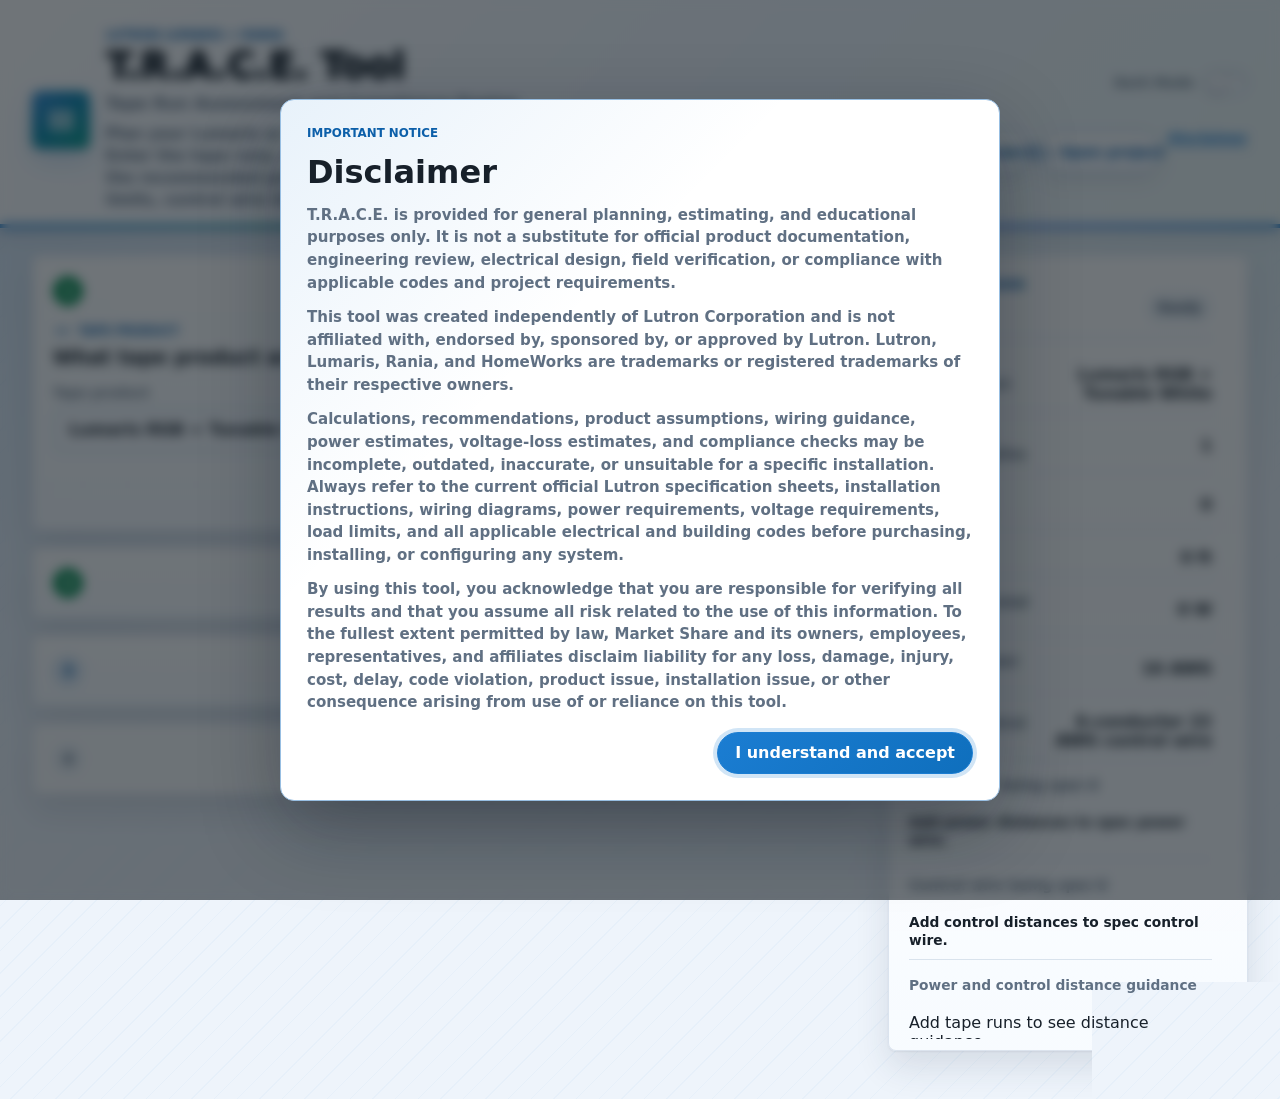
==== commit 505c41ed: "Add files via upload" ====
--- a/Wizard/index.html
+++ b/Wizard/index.html
@@ -14,7 +14,7 @@
       } catch (error) {}
     </script>
     <link rel="stylesheet" href="https://fonts.googleapis.com/css2?family=Material+Symbols+Outlined:opsz,wght,FILL,GRAD@24,400,0,0&icon_names=lightstrip&display=swap">
-    <link rel="stylesheet" href="styles.css?v=wizard-steps-40">
+    <link rel="stylesheet" href="styles.css?v=wizard-steps-57">
   </head>
   <body>
     <svg class="icon-sprite" aria-hidden="true" focusable="false">
@@ -84,6 +84,16 @@
       <symbol id="icon-close" viewBox="0 0 24 24">
         <path d="M6 6l12 12"></path>
         <path d="M18 6L6 18"></path>
+      </symbol>
+      <symbol id="icon-bug" viewBox="0 0 24 24">
+        <path d="M8 7V5a4 4 0 0 1 8 0v2"></path>
+        <path d="M7 9h10v7a5 5 0 0 1-10 0z"></path>
+        <path d="M4 13h3"></path>
+        <path d="M17 13h3"></path>
+        <path d="M5 19l2-2"></path>
+        <path d="M19 19l-2-2"></path>
+        <path d="M9 12h.01"></path>
+        <path d="M15 12h.01"></path>
       </symbol>
     </svg>
     <header class="topbar">
@@ -185,6 +195,10 @@
             <h3 id="mobileIssueTitle">What to fix</h3>
             <div id="mobileIssueList"></div>
           </section>
+          <a class="issue-report-button" data-report-issue href="https://github.com/bartbrueck/lutron-tape-light-tool/issues/new" target="_blank" rel="noopener">
+            <svg class="button-icon" aria-hidden="true"><use href="#icon-bug"></use></svg>
+            <span>Report an issue</span>
+          </a>
         </details>
 
         <section id="tapeProductCard" class="setup-card wizard-step" data-step="1" aria-labelledby="tapeProductTitle">
@@ -299,7 +313,7 @@
                   <svg class="button-icon" aria-hidden="true"><use href="#icon-map"></use></svg>
                   <span>Diagram</span>
                 </button>
-                <button id="reviewSummaryTab" type="button" class="review-tab-button" role="tab" aria-selected="false" aria-controls="reviewSummaryPanel" data-review-tab="summary">
+                <button id="reviewSummaryTab" type="button" class="review-tab-button" role="tab" aria-selected="false" aria-controls="reviewSummaryPanel" data-review-tab="summary" hidden>
                   <svg class="button-icon" aria-hidden="true"><use href="#icon-insights"></use></svg>
                   <span>Summary</span>
                 </button>
@@ -308,14 +322,19 @@
               <section id="reviewDiagramPanel" class="review-tab-panel is-active" role="tabpanel" aria-labelledby="reviewDiagramTab" data-review-panel="diagram">
                 <div class="review-panel-heading">
                   <strong>Live wiring diagram</strong>
-                  <span class="max-distance-note">Wire lengths shown are suggested starting values. Final status is calculated from voltage drop along the actual power and control wire path.</span>
+                  <span class="max-distance-note">Automatic wire lengths shown are estimated maximum distances calculated to keep light loss at the beginning of the tape under 25%. Enter the actual field distances in Fine-Tune to confirm the design.</span>
                 </div>
                 <div class="system-map-shell">
                   <div id="systemMap" class="system-map" aria-live="polite"></div>
-                  <div class="system-map-controls" aria-label="Move wiring diagram">
+                  <div class="system-map-controls" aria-label="Move and zoom wiring diagram">
                     <button id="panMapLeft" type="button" class="map-pan-button" aria-label="Move diagram left">
                       <svg class="button-icon" aria-hidden="true"><use href="#icon-chevron-left"></use></svg>
                     </button>
+                    <button id="zoomMapOut" type="button" class="map-zoom-button" aria-label="Zoom diagram out">-</button>
+                    <button id="resetMapZoom" type="button" class="map-zoom-reset" aria-label="Reset diagram zoom">
+                      <span id="mapZoomLabel">85%</span>
+                    </button>
+                    <button id="zoomMapIn" type="button" class="map-zoom-button" aria-label="Zoom diagram in">+</button>
                     <button id="panMapRight" type="button" class="map-pan-button" aria-label="Move diagram right">
                       <svg class="button-icon" aria-hidden="true"><use href="#icon-chevron-right"></use></svg>
                     </button>
@@ -429,6 +448,10 @@
           <h3 id="issueTitle">What to fix</h3>
           <div id="issueList"></div>
         </section>
+        <a class="issue-report-button" data-report-issue href="https://github.com/bartbrueck/lutron-tape-light-tool/issues/new" target="_blank" rel="noopener">
+          <svg class="button-icon" aria-hidden="true"><use href="#icon-bug"></use></svg>
+          <span>Report an issue</span>
+        </a>
 
         <section class="reference-section" aria-label="Acceptance criteria">
           <h3>Acceptance Criteria</h3>
@@ -514,6 +537,6 @@
       </section>
     </div>
 
-    <script src="app.js?v=wizard-steps-40"></script>
+    <script src="app.js?v=wizard-steps-57"></script>
   </body>
 </html>
--- a/Wizard/styles.css
+++ b/Wizard/styles.css
@@ -652,12 +652,15 @@
   right: 12px;
   bottom: 12px;
   z-index: 2;
-  display: none;
+  display: flex;
+  align-items: center;
   gap: 8px;
   pointer-events: none;
 }
 
-.map-pan-button {
+.map-pan-button,
+.map-zoom-button,
+.map-zoom-reset {
   display: inline-flex;
   align-items: center;
   justify-content: center;
@@ -676,7 +679,23 @@
   pointer-events: auto;
 }
 
-.map-pan-button:disabled {
+.map-zoom-button {
+  font-size: 1.45rem;
+}
+
+.map-zoom-reset {
+  width: auto;
+  min-width: 58px;
+  padding: 0 12px;
+  color: var(--accent-strong);
+  background: var(--surface);
+  font-size: 0.78rem;
+  letter-spacing: 0;
+}
+
+.map-pan-button:disabled,
+.map-zoom-button:disabled,
+.map-zoom-reset:disabled {
   opacity: 0.38;
   cursor: default;
 }
@@ -697,23 +716,22 @@
 }
 
 .system-map-track {
-  width: 100%;
-  max-width: 100%;
-  min-width: 0;
+  width: max(100%, var(--map-rendered-width, var(--map-width, 980px)));
+  max-width: none;
+  min-width: max(100%, var(--map-rendered-width, var(--map-width, 980px)));
 }
 
 .system-map-svg {
   display: block;
   width: 100%;
-  max-width: 100%;
+  max-width: none;
   min-width: 0;
   height: auto;
 }
 
 .system-map-node,
-.system-map-wire-link,
-.system-map-tape-link {
-  cursor: default;
+.system-map-wire-link {
+  cursor: pointer;
 }
 
 .system-map-node rect {
@@ -754,8 +772,48 @@
   font-weight: 850;
 }
 
-.system-map-wire-hit,
-.system-map-tape-hit {
+.system-map-loss-gauge {
+  pointer-events: none;
+}
+
+.system-map-loss-track {
+  fill: var(--line);
+}
+
+.system-map-loss-zone.ok {
+  fill: var(--ok);
+}
+
+.system-map-loss-zone.warn {
+  fill: var(--warn);
+}
+
+.system-map-loss-zone.fail {
+  fill: var(--fail);
+}
+
+.system-map-loss-marker {
+  stroke: var(--ink);
+  stroke-width: 2;
+}
+
+.system-map-loss-marker-dot {
+  fill: var(--surface);
+  stroke: var(--ink);
+  stroke-width: 1.5;
+}
+
+.system-map-loss-label {
+  fill: var(--muted);
+  font-size: 9px;
+  font-weight: 900;
+  paint-order: stroke;
+  stroke: var(--label-halo);
+  stroke-width: 3px;
+  stroke-linejoin: round;
+}
+
+.system-map-wire-hit {
   fill: none;
   stroke: transparent;
   stroke-linecap: round;
@@ -763,10 +821,6 @@
 
 .system-map-wire-hit {
   stroke-width: 26;
-}
-
-.system-map-tape-hit {
-  stroke-width: 28;
 }
 
 .system-map-wire {
@@ -777,26 +831,21 @@
   stroke-linejoin: round;
 }
 
-.system-map-wire.ok,
-.system-map-tape.ok {
+.system-map-wire.ok {
   stroke: var(--ok);
 }
 
-.system-map-wire.warn,
-.system-map-tape.warn {
+.system-map-wire.warn {
   stroke: var(--warn);
 }
 
-.system-map-wire.fail,
-.system-map-tape.fail {
+.system-map-wire.fail {
   stroke: var(--fail);
 }
 
 .system-map-wire-link:hover .system-map-wire,
-.system-map-wire-link:focus-visible .system-map-wire,
-.system-map-tape-link:hover .system-map-tape,
-.system-map-tape-link:focus-visible .system-map-tape {
-  stroke-width: 8;
+.system-map-wire-link:focus-visible .system-map-wire {
+  stroke-width: 5;
 }
 
 .system-map-port {
@@ -827,30 +876,6 @@
   stroke: var(--label-halo);
   stroke-width: 4px;
   stroke-linejoin: round;
-}
-
-.system-map-tape {
-  stroke: var(--accent);
-  stroke-width: 10;
-  stroke-linecap: round;
-}
-
-.system-map-tape-end {
-  fill: var(--surface);
-  stroke: var(--accent);
-  stroke-width: 3;
-}
-
-.system-map-tape-end.ok {
-  stroke: var(--ok);
-}
-
-.system-map-tape-end.warn {
-  stroke: var(--warn);
-}
-
-.system-map-tape-end.fail {
-  stroke: var(--fail);
 }
 
 .system-map-stack {
@@ -1026,7 +1051,7 @@
 
 .preview-tape {
   stroke: var(--accent);
-  stroke-width: 10;
+  stroke-width: 5;
   stroke-linecap: round;
 }
 
@@ -2018,6 +2043,37 @@
   line-height: 1.35;
 }
 
+.issue-report-button {
+  display: inline-flex;
+  align-items: center;
+  justify-content: center;
+  gap: 8px;
+  width: 100%;
+  min-height: 42px;
+  margin-top: 4px;
+  padding: 10px 13px;
+  border: 1px solid color-mix(in srgb, var(--accent) 56%, var(--line));
+  border-radius: 999px;
+  color: var(--accent-strong);
+  background: color-mix(in srgb, var(--surface) 82%, var(--accent-soft));
+  font-size: 0.9rem;
+  font-weight: 900;
+  text-decoration: none;
+  box-shadow: var(--shadow-soft);
+}
+
+.issue-report-button:hover {
+  border-color: var(--accent);
+  background: color-mix(in srgb, var(--accent-soft) 70%, var(--surface));
+  color: var(--accent);
+  text-decoration: none;
+}
+
+.issue-report-button:focus-visible {
+  outline: 3px solid color-mix(in srgb, var(--accent) 28%, transparent);
+  outline-offset: 3px;
+}
+
 .reference-section dl {
   display: grid;
   gap: 10px;
@@ -2253,16 +2309,15 @@
   }
 
   .system-map-controls {
-    display: flex;
     right: auto;
     left: 18px;
     bottom: 18px;
   }
 
   .system-map-track {
-    width: var(--map-width);
+    width: max(100%, var(--map-rendered-width, var(--map-width, 980px)));
     max-width: none;
-    min-width: var(--map-width);
+    min-width: max(100%, var(--map-rendered-width, var(--map-width, 980px)));
   }
 
   .system-map-svg {
@@ -2963,19 +3018,24 @@
 }
 
 .system-map-wire {
-  stroke-width: 5.5;
-}
-
-.system-map-tape {
-  stroke-width: 11;
-}
-
-.map-pan-button {
+  stroke-width: 5;
+}
+
+.map-pan-button,
+.map-zoom-button,
+.map-zoom-reset {
   width: 42px;
   height: 42px;
   color: #fff;
   background: linear-gradient(135deg, var(--accent), var(--accent-hover));
   box-shadow: var(--shadow-strong);
+}
+
+.map-zoom-reset {
+  width: auto;
+  min-width: 62px;
+  color: var(--accent-strong);
+  background: var(--surface);
 }
 
 .map-pan-button .button-icon {
@@ -3933,6 +3993,10 @@
   padding: 8px 14px;
 }
 
+.review-tab-button[hidden] {
+  display: none;
+}
+
 .review-tab-button .button-icon {
   height: 18px;
   width: 18px;
